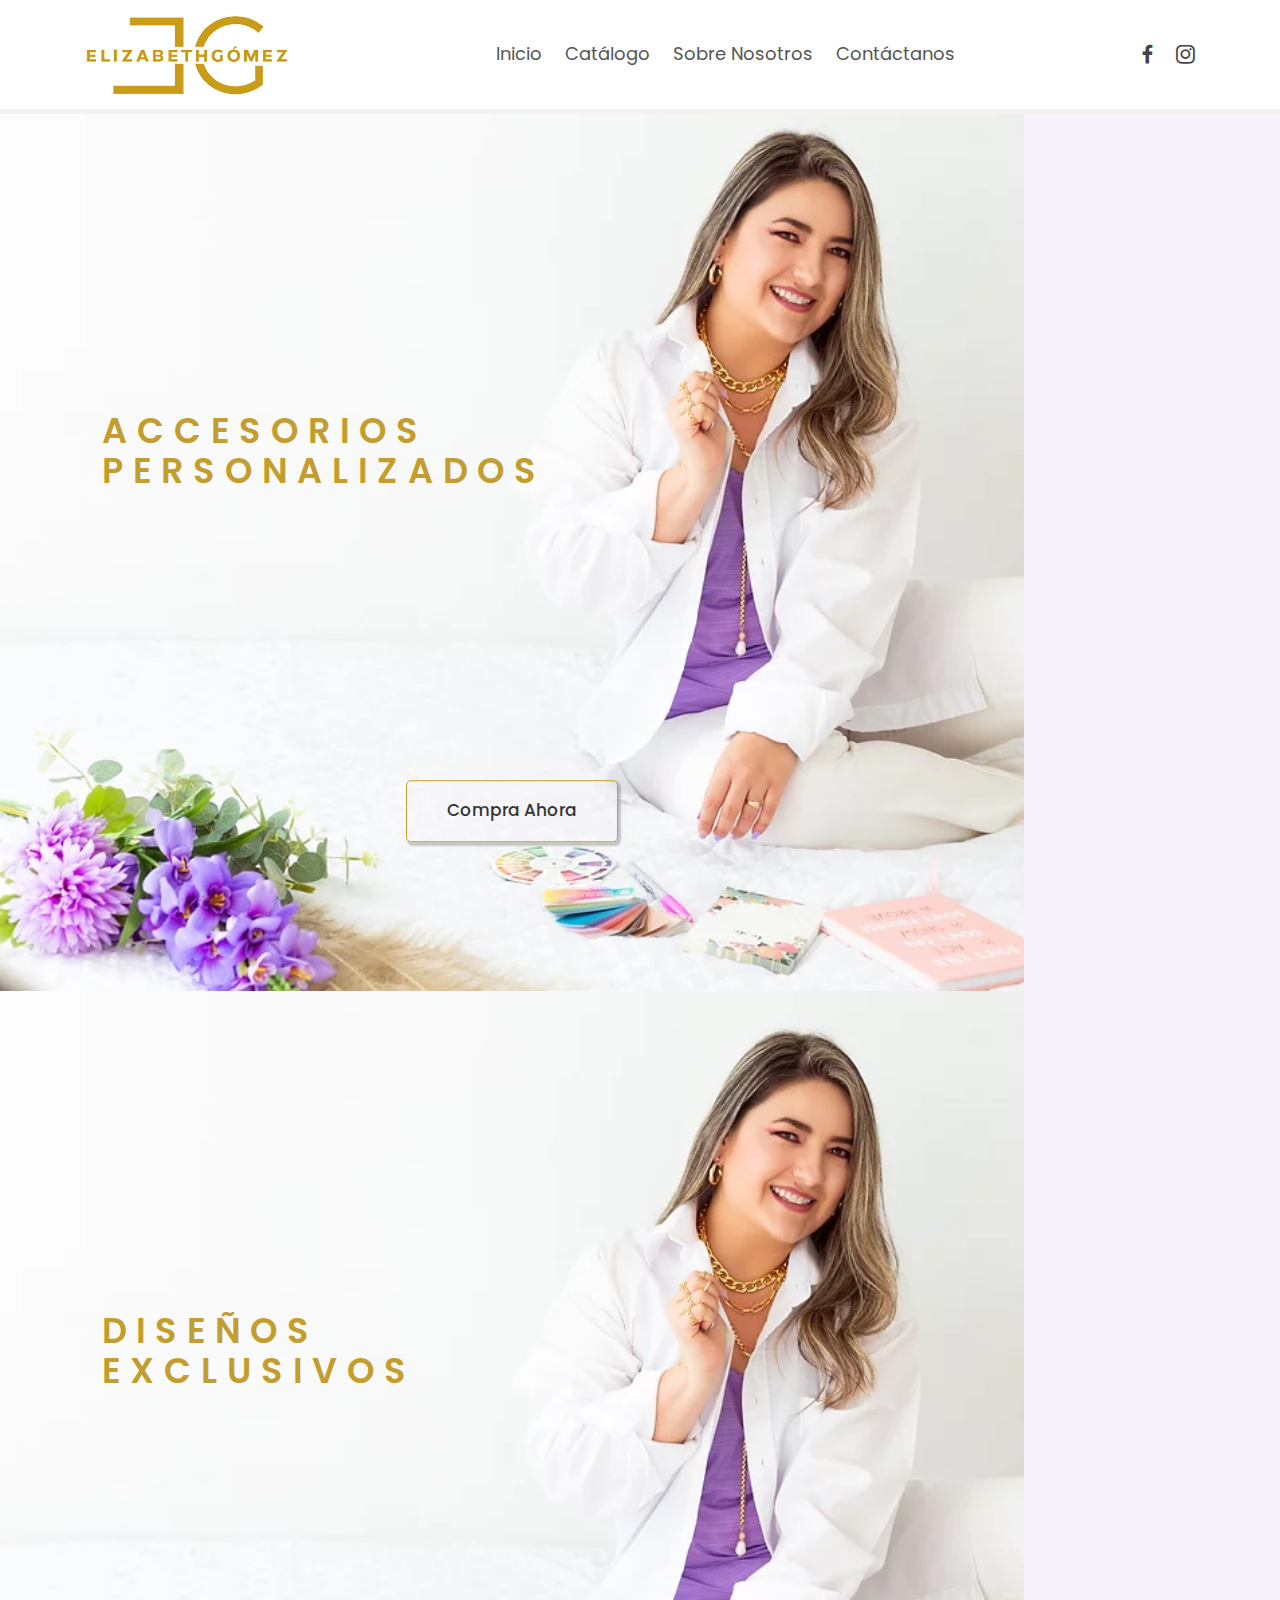
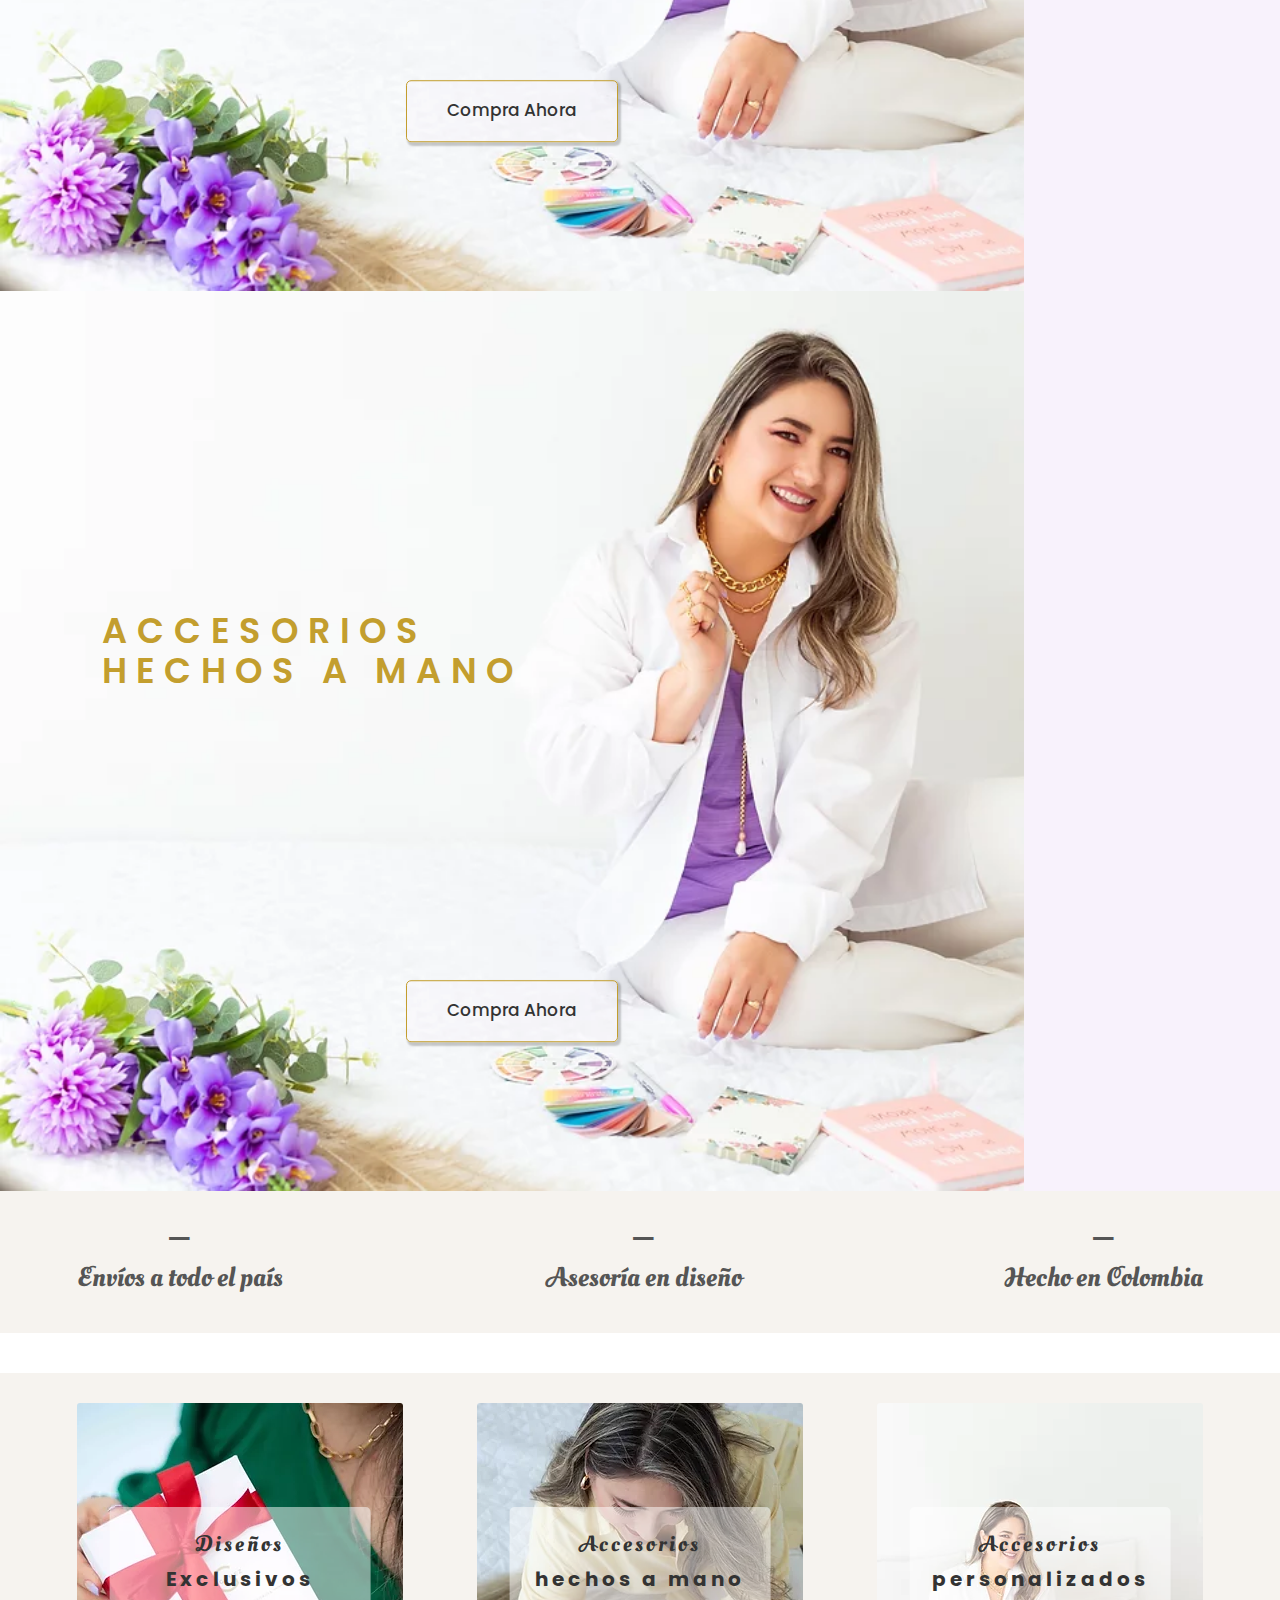
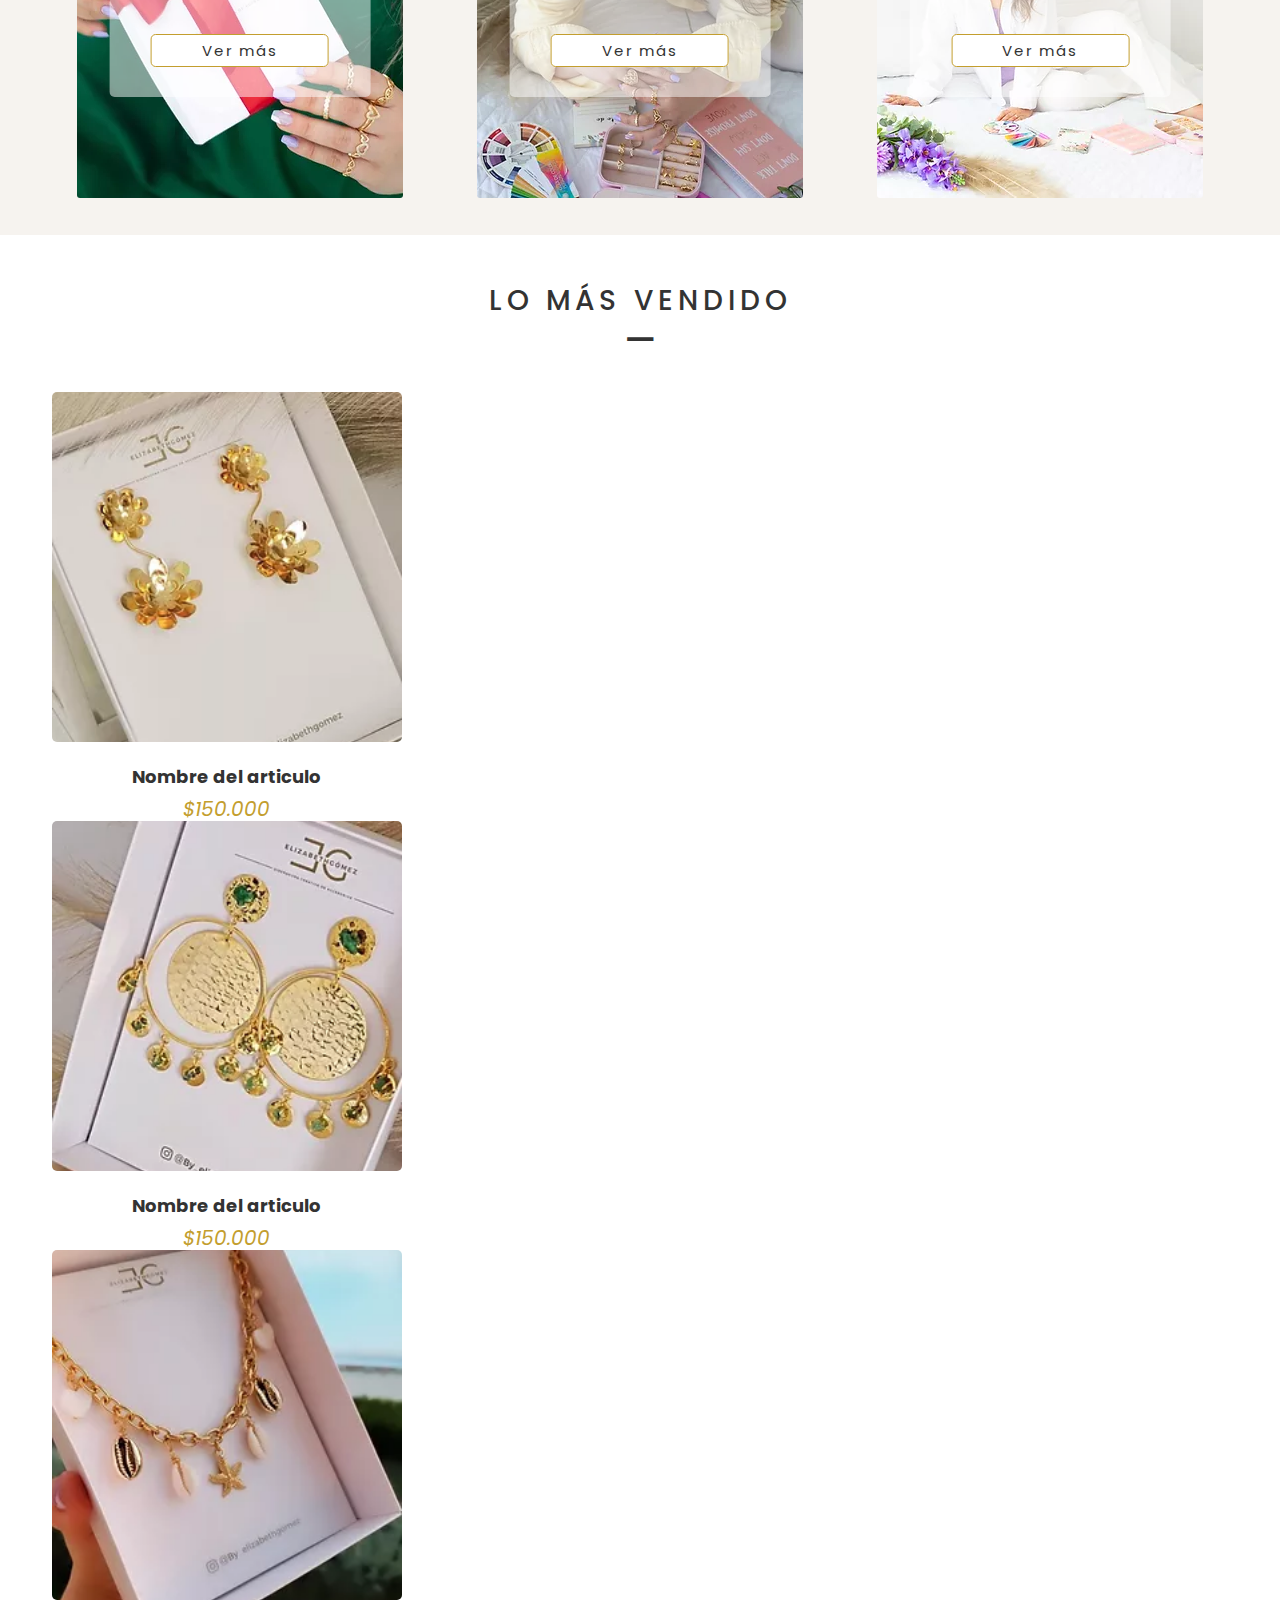
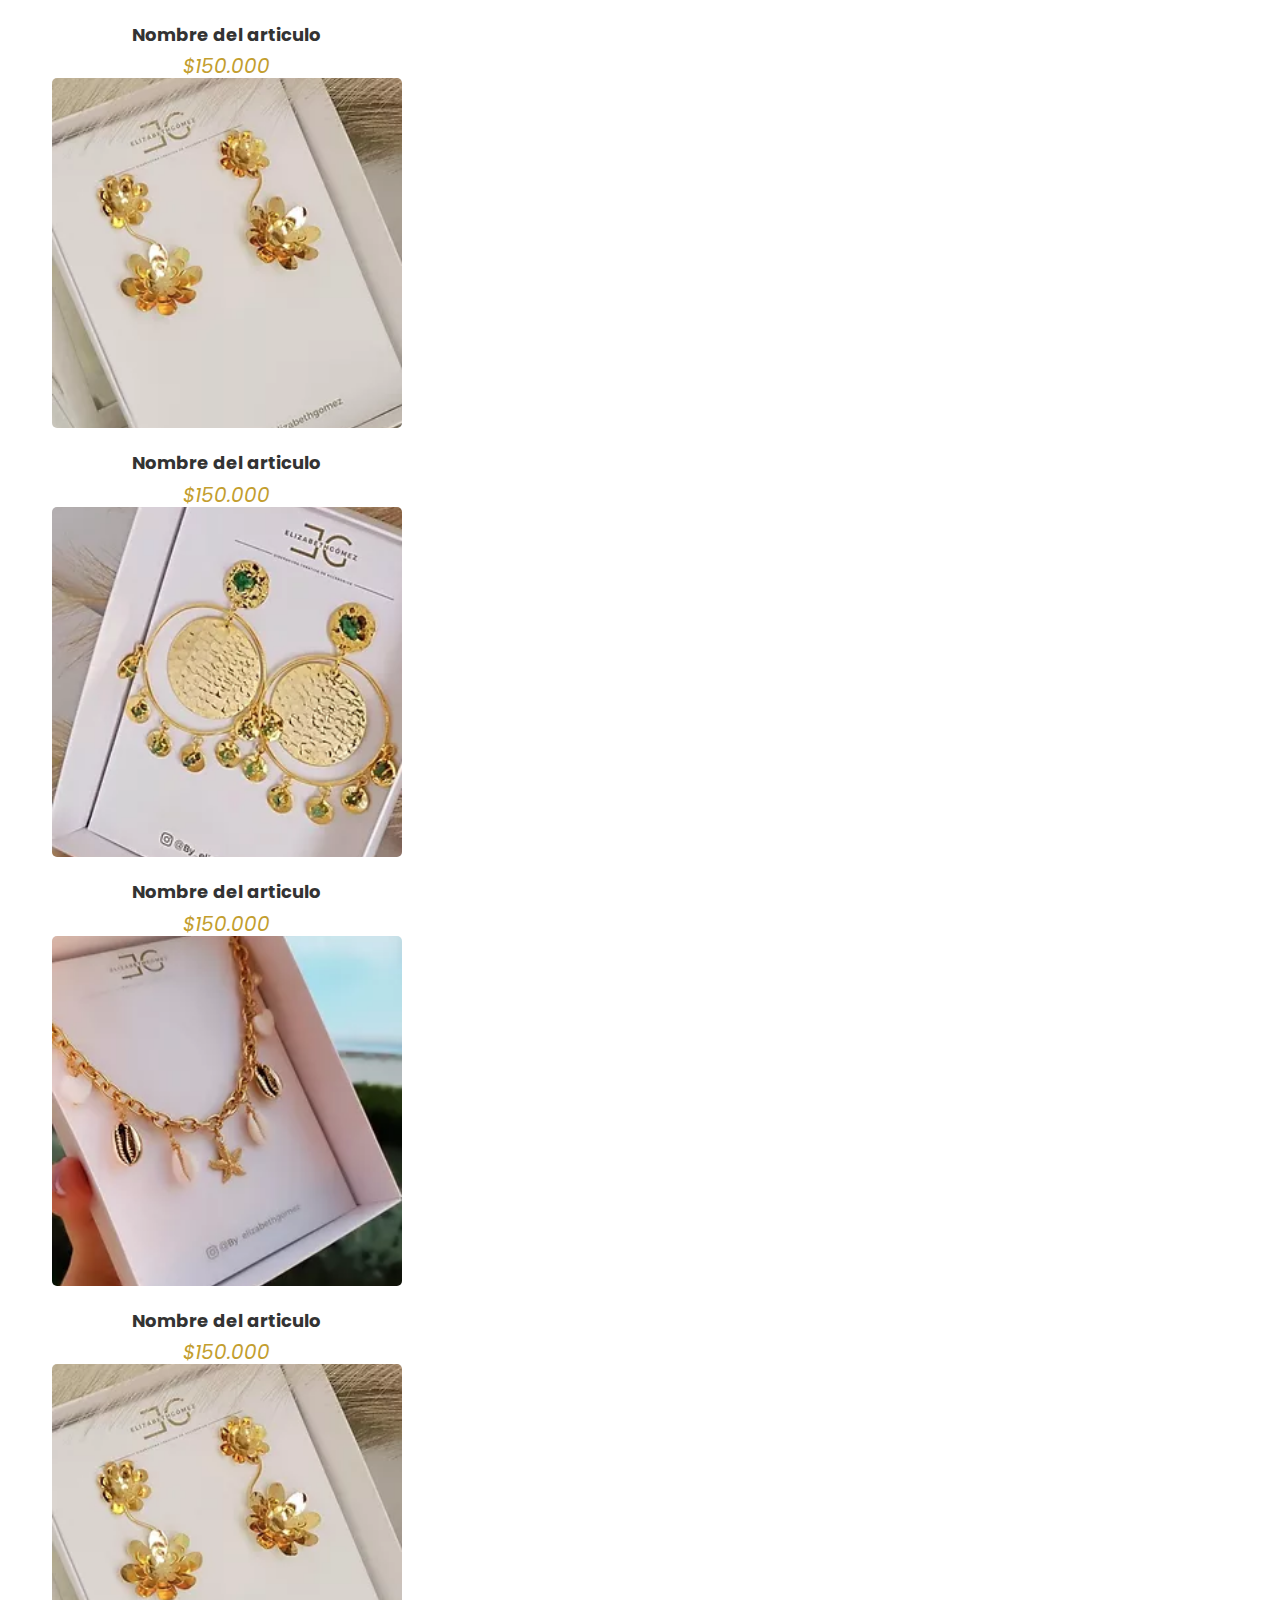
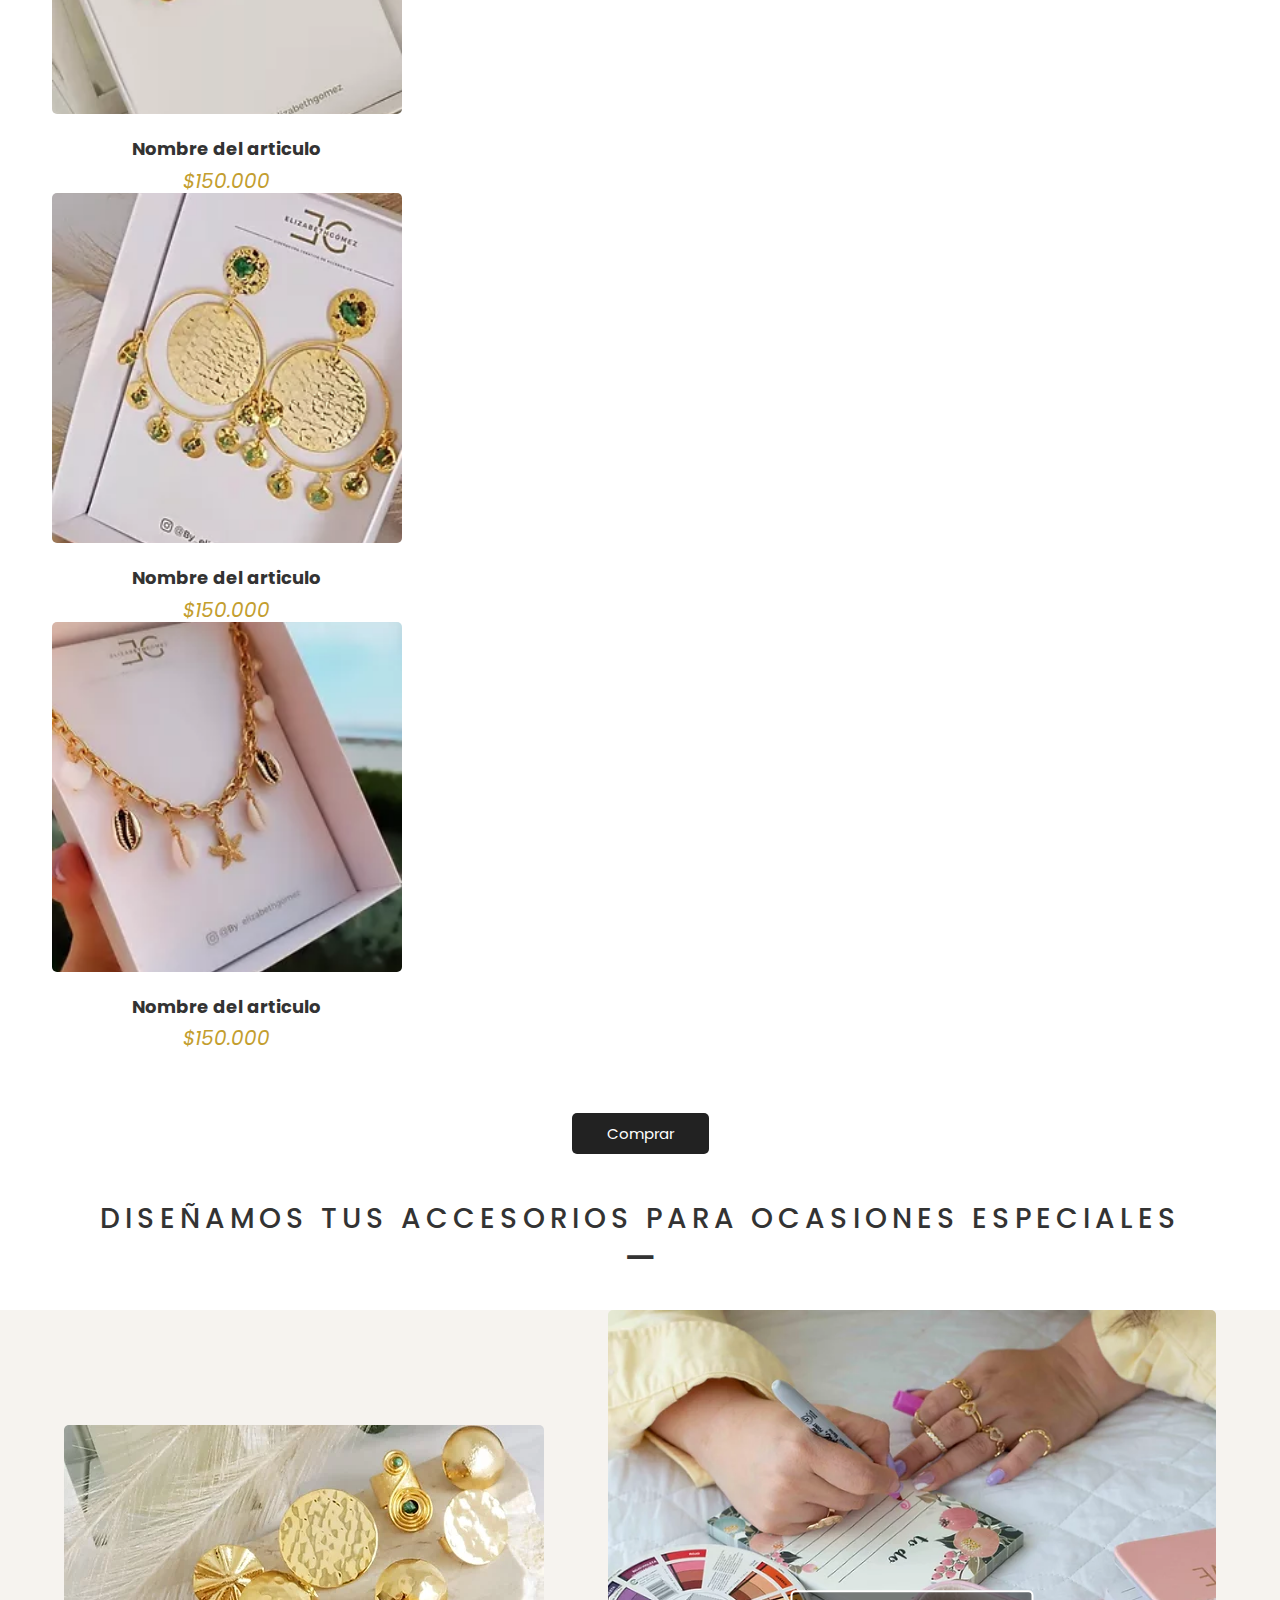
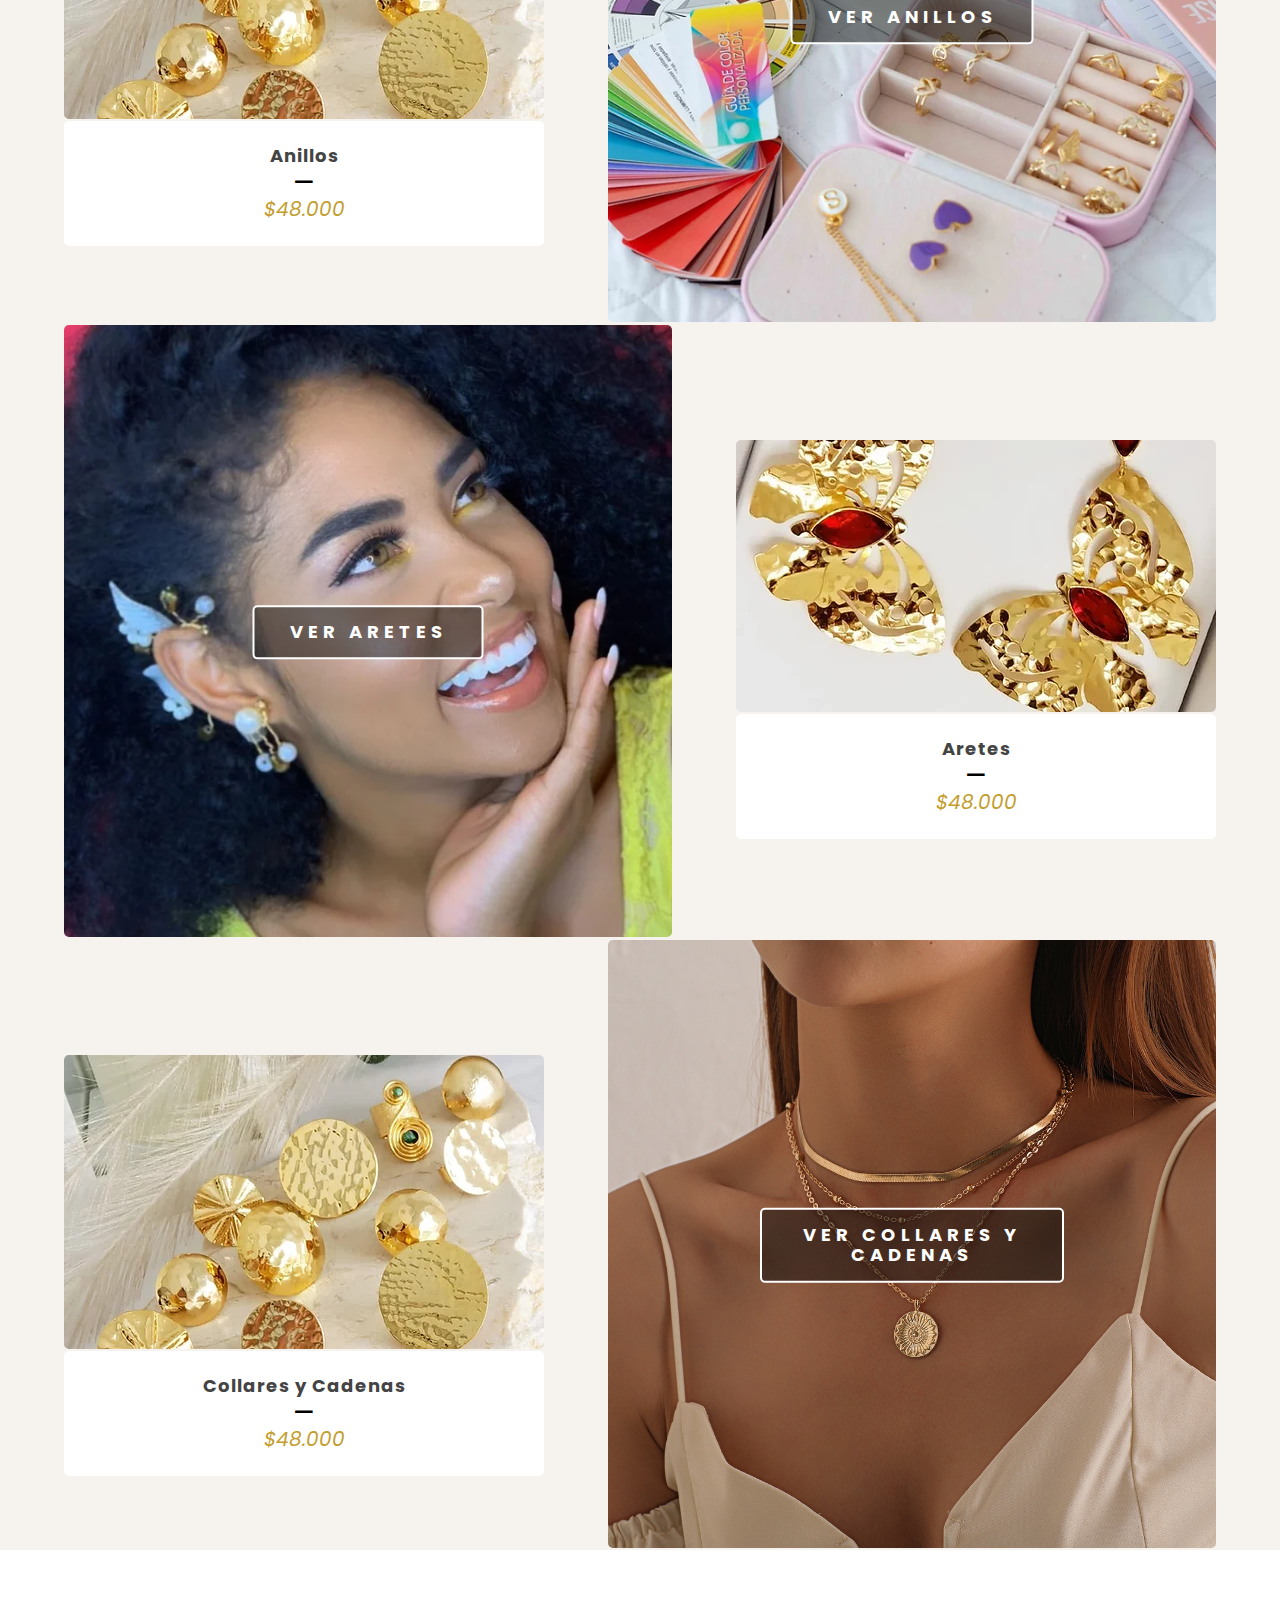
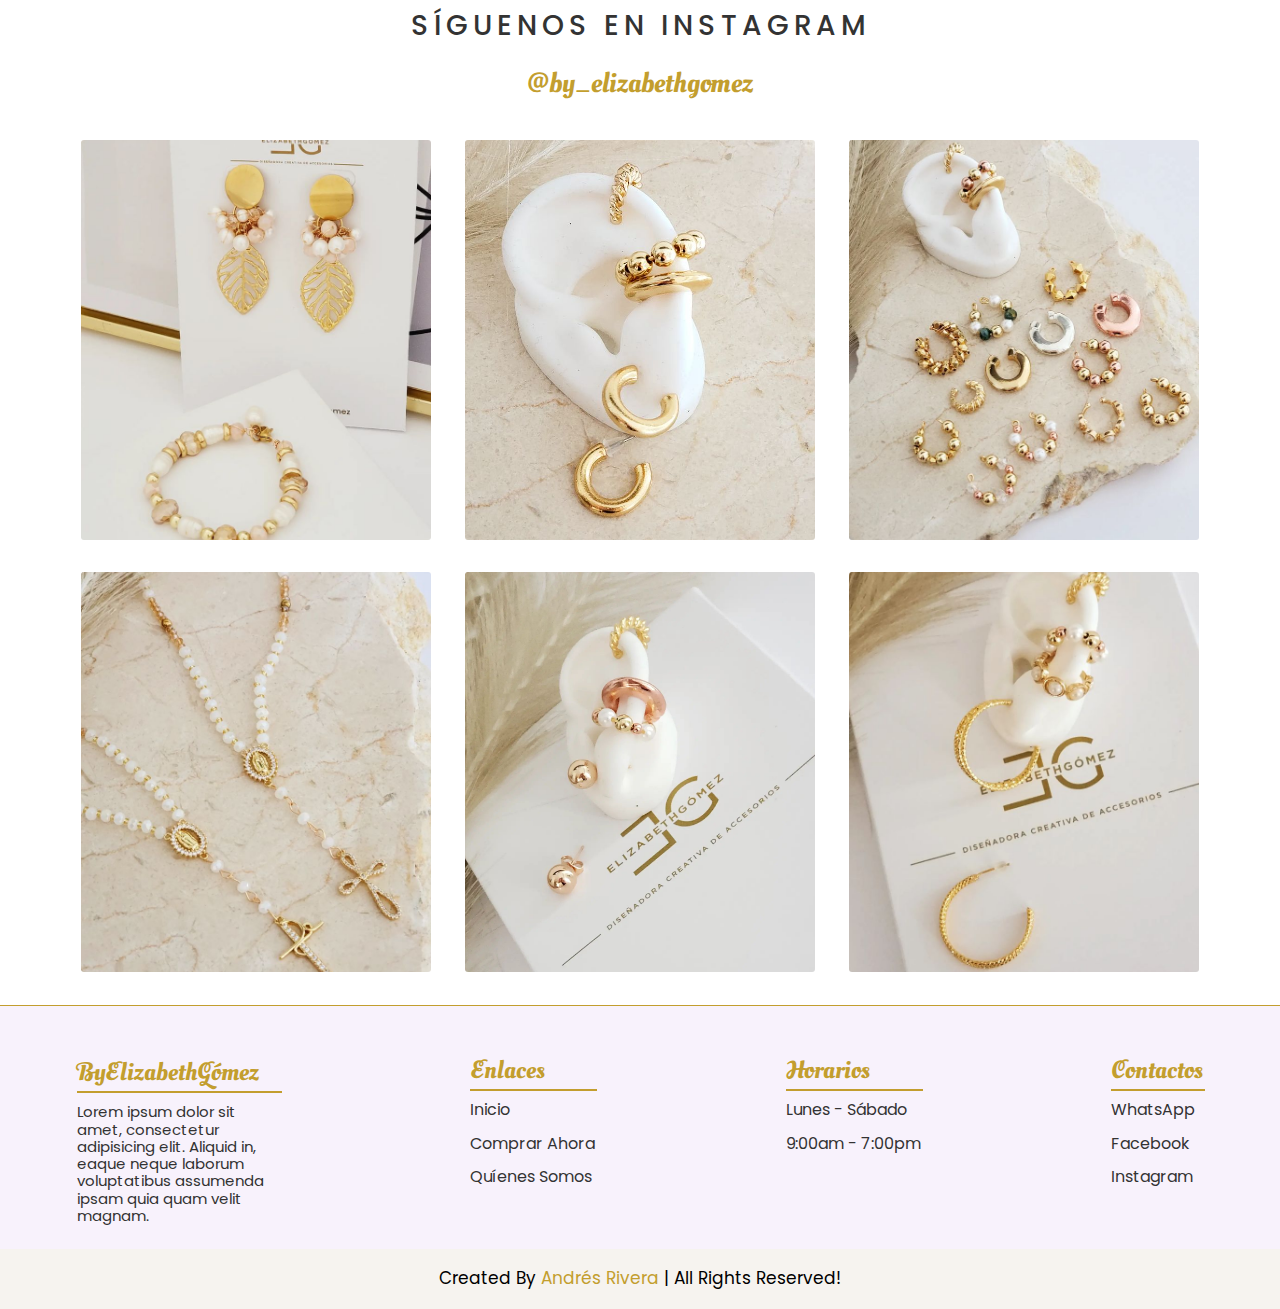
==== index.html @ a2209cd6 "subidita41111" ====
<!DOCTYPE html>
<html lang="es">
<head>
    <meta charset="UTF-8">
    <meta http-equiv="X-UA-Compatible" content="IE=edge">
    <meta name="viewport" content="width=device-width, initial-scale=1.0">
    <title>Accesorios | By Elizabeth Gómez</title>

    <!-- animaciones css  -->
    <link rel="stylesheet"
    href="https://cdnjs.cloudflare.com/ajax/libs/animate.css/4.1.1/animate.min.css"/>
    
    <!-- font awesome cdn link ICONOS DE HAMBURGUESA Y LA X  -->
    <link rel="stylesheet" href="https://cdnjs.cloudflare.com/ajax/libs/font-awesome/5.15.4/css/all.min.css">

    <link rel="stylesheet" href="https://unpkg.com/swiper@7/swiper-bundle.min.css" />
    <link href='https://unpkg.com/boxicons@2.0.7/css/boxicons.min.css' rel='stylesheet'>

    <!-- custom css file link  -->
    <link rel="stylesheet" href="css/style.css">
    <link rel="stylesheet" href="css/normalize.css">
</head>
<body>
     <!--inicio header-->
     <header class="header">
        <div class="header-center">
           <div class="header-center-items">
               <figure>
                    <img src="img/logo.png" alt="">
               </figure>   
               <div id="menu-btn" class="fas fa-bars"></div>
            <nav class="navbar">
                <a href="#">Inicio</a>
                <a href="#catalogo">Catálogo</a>
                <a href="#nosotros">Sobre Nosotros</a>
                <a href="#contactos">Contáctanos</a>
            </nav>

            <div class="logos-redes-sociales">
                <a href="https://www.facebook.com/ByElizabethGomez" class="bx bxl-facebook" target="_blank"></a>
                <a href="https://www.instagram.com/by_elizabethgomez/?utm_medium=copy_link" class="bx bxl-instagram" target="_blank"></a>
            </div>
            
        </div>
           </div>
        </div>
    </header>
    <!--final header-->

    <!--inicio slider-->
    <section class="home" id="home">

        <div class="swiper home-slider"> <!--este swiper es de la página y la enlazamos con el script del final-->

            <div class="swiper-wrapper">

                <div class="swiper-slide slide" style="background: url(img/img-slider.png) no-repeat;">
                    <div class="content">
                        <h3>DISEÑOS<br>EXCLUSIVOS</h3>
                    </div>
                    <a href="#" class="btn">Compra Ahora</a>
                </div>

                <div class="swiper-slide slide" style="background: url(img/img-slider.png) no-repeat;">
                    <div class="content">
                        <h3>ACCESORIOS HECHOS A MANO</h3>
                    </div>
                    <a href="#" class="btn">Compra Ahora</a>
                </div>

                <div class="swiper-slide slide" style="background: url(img/img-slider.png) no-repeat;">
                    <div class="content">
                        <h3>ACCESORIOS PERSONALIZADOS</h3>
                    </div>
                    <a href="#" class="btn">Compra Ahora</a>
                </div>

            </div>

            <div class="swiper-pagination"></div>
        </div>

    </section>
    <!--final slider-->
    
    <!-- inicio seccion datos -->
    <section class="seccion-datos">
        <div class="color-container">
            <div class="container-datos">
                <div class="item-datos">
                    <i class='bx bx-minus'></i>
                    <p>Envíos a todo el país</p>
                </div>
                <div class="item-datos">
                    <i class='bx bx-minus'></i>
                    <p>Asesoría en diseño</p>
                </div>
                <div class="item-datos">
                    <i class='bx bx-minus'></i>
                    <p>Hecho en Colombia</p>
                </div>
            </div>
        </div>
    </section>

    <section class="seccion-datos-dos">
        <div class="color-container-dos">
            <div class="container-datos-dos">
                <div class="item-datos-dos">
                    <figure>
                        <img src="img/1.png" alt="">
                    </figure>
                    <h2> <span>Diseños</span> <br> Exclusivos <br> <br> <a href="#">Ver más</a></h2>
                </div>

                <div class="item-datos-dos">
                    <figure>
                        <img src="img/2.png" alt="">
                    </figure>
                    <h2><span>Accesorios</span> <br> hechos a mano <br> <br> <a href="#">Ver más</a></h2>
                </div>

                <div class="item-datos-dos">
                    <figure>
                        <img src="img/3.png" alt="">
                    </figure>
                    <h2><span>Accesorios</span> personalizados <br> <br> <a href="#">Ver más</a></h2>
                </div>
            </div>
        </div>
    </section>
    <!-- final seccion datos -->


    <!-- inicio lo más vendido -->
    <div class="swiper swiper2 mySwiper">
        <div class="lo-mas-vendido">
            <h2>LO MÁS VENDIDO</h2>
            <i class='bx bx-minus'></i>
        </div>
      <div class="swiper-wrapper">
        <div class="swiper-slide">
            <div class="img__item">
                <div class="gg">
                    <figure>
                        <img src="img/11.png" alt="">
                    </figure>
                    <div class="container__item__hover">
                        <a href="#"><h2>Ver Más</h2></a>
                    </div> 
                </div>
                <div class="contenido-img-item">
                    <h3>Nombre del articulo</h3>
                    <span>$150.000</span>
                </div>
            </div>
        </div>


        <div class="swiper-slide">
            <div class="img__item">
                <div class="gg">
                    <figure>
                        <img src="img/22.png" alt="">
                    </figure>
                    <div class="container__item__hover">
                        <a href="#"><h2>Ver Más</h2></a>
                    </div> 
                </div>
                <div class="contenido-img-item">
                    <h3>Nombre del articulo</h3>
                    <span>$150.000</span>
                </div>
            </div>
        </div>


        <div class="swiper-slide">
            <div class="img__item">
                <div class="gg">
                    <figure>
                        <img src="img/33.png" alt="">
                    </figure>
                    <div class="container__item__hover">
                        <a href="#"><h2>Ver Más</h2></a>
                    </div> 
                </div>
                <div class="contenido-img-item">
                    <h3>Nombre del articulo</h3>
                    <span>$150.000</span>
                </div>
            </div>
        </div>


        <div class="swiper-slide">
            <div class="img__item">
                <div class="gg">
                    <figure>
                        <img src="img/11.png" alt="">
                    </figure>
                    <div class="container__item__hover">
                        <a href="#"><h2>Ver Más</h2></a>
                    </div> 
                </div>
                <div class="contenido-img-item">
                    <h3>Nombre del articulo</h3>
                    <span>$150.000</span>
                </div>
            </div>
        </div>


        <div class="swiper-slide">
            <div class="img__item">
                <div class="gg">
                    <figure>
                        <img src="img/22.png" alt="">
                    </figure>
                    <div class="container__item__hover">
                        <a href="#"><h2>Ver Más</h2></a>
                    </div> 
                </div>
                <div class="contenido-img-item">
                    <h3>Nombre del articulo</h3>
                    <span>$150.000</span>
                </div>
            </div>
        </div>


        <div class="swiper-slide">
            <div class="img__item">
                <div class="gg">
                    <figure>
                        <img src="img/33.png" alt="">
                    </figure>
                    <div class="container__item__hover">
                        <a href="#"><h2>Ver Más</h2></a>
                    </div> 
                </div>
                <div class="contenido-img-item">
                    <h3>Nombre del articulo</h3>
                    <span>$150.000</span>
                </div>
            </div>
        </div>


        <div class="swiper-slide">
            <div class="img__item">
                <div class="gg">
                    <figure>
                        <img src="img/11.png" alt="">
                    </figure>
                    <div class="container__item__hover">
                        <a href="#"><h2>Ver Más</h2></a>
                    </div> 
                </div>
                <div class="contenido-img-item">
                    <h3>Nombre del articulo</h3>
                    <span>$150.000</span>
                </div>
            </div>
        </div>


        <div class="swiper-slide">
            <div class="img__item">
                <div class="gg">
                    <figure>
                        <img src="img/22.png" alt="">
                    </figure>
                    <div class="container__item__hover">
                        <a href="#"><h2>Ver Más</h2></a>
                    </div> 
                </div>
                <div class="contenido-img-item">
                    <h3>Nombre del articulo</h3>
                    <span>$150.000</span>
                </div>
            </div>
        </div>


        <div class="swiper-slide">
            <div class="img__item">
                <div class="gg">
                    <figure>
                        <img src="img/33.png" alt="">
                    </figure>
                    <div class="container__item__hover">
                        <a href="#"><h2>Ver Más</h2></a>
                    </div> 
                </div>
                <div class="contenido-img-item">
                    <h3>Nombre del articulo</h3>
                    <span>$150.000</span>
                </div>
            </div>
        </div>

      </div>
      <div class="swiper-pagination"></div>
    </div>
    <div class="boton-comprar">
        <button><a href="#">Comprar</a></button>
    </div>
    <!-- final lo más vendido -->

    <!-- inicio diseñamos tus accesorios -->
    <section class="seccion-diseñamos">
        <div class="titulo-diseñamos">
            <h2>DISEÑAMOS TUS ACCESORIOS PARA OCASIONES ESPECIALES</h2>
            <i class='bx bx-minus'></i>
        </div>
        <div class="color-seccion-diseñamos">
            <div class="container-seccion-diseñamos">

                <div class="diseñamos dise1">
                    <div class="imagenes-diseñamos">
                        <figure>
                            <img src="img/anillos.png" alt="">
                        </figure>
                        <div class="textos-diseñamos">
                            <h3>Anillos</h3>
                            <i class='bx bx-minus'></i><br>
                            <span>$48.000</span>
                        </div>
                    </div>

                    <div class="imagenes-diseñamos2">
                        <figure>
                            <img src="img/anillos1.png" alt="">
                            <a href="anillos.html"><h3>VER ANILLOS</h3></a>
                        </figure>
                    </div>
                </div>

                <div class="diseñamos dise2">
                    <div class="imagenes-diseñamos2">
                        <figure>
                            <img src="img/aretes2.png" alt="">
                            <a href="aretes.html"><h3>VER ARETES</h3></a>
                        </figure>
                    </div>

                    <div class="imagenes-diseñamos">
                        <figure>
                            <img src="img/aretes.png" alt="">
                        </figure>
                        <div class="textos-diseñamos">
                            <h3>Aretes</h3>
                            <i class='bx bx-minus'></i><br>
                            <span>$48.000</span>
                        </div>
                    </div>
                </div>

                <div class="diseñamos dise3">
                    <div class="imagenes-diseñamos">
                        <figure>
                            <img src="img/anillos.png" alt="">
                        </figure>
                        <div class="textos-diseñamos">
                            <h3>Collares y Cadenas</h3>
                            <i class='bx bx-minus'></i><br>
                            <span>$48.000</span>
                        </div>
                    </div>

                    <div class="imagenes-diseñamos2">
                        <figure>
                            <img src="img/collares2.png" alt="">
                            <a href="collares-y-cadenas.html"><h3>VER COLLARES Y CADENAS</h3></a>
                        </figure>
                    </div>
                </div>
            </div>
        </div>
    </section>
    <!-- final diseñamos tus accesorios -->


    <!-- inicio síguenos en instagram -->
    <section class="seccion-siguenos">
        <div class="textos-siguenos">
            <h2>SÍGUENOS EN INSTAGRAM</h2>  
            <a href="https://www.instagram.com/by_elizabethgomez/" target="_blank">@by_elizabethgomez</a>
        </div>

        <div class="contenedor-siguenos">
            <div class="imagenes-siguenos">
                <figure>
                    <img src="img/i1.png" alt="" class="projects__img img-welcome">
                </figure>
            </div>

            <div class="imagenes-siguenos">
                <figure>
                    <img src="img/i2.png" alt="" class="projects__img img-welcome">
                </figure>
            </div>

            <div class="imagenes-siguenos">
                <figure>
                    <img src="img/i3.png" alt="" class="projects__img img-welcome">
                </figure>
            </div>

            <div class="imagenes-siguenos">
                <figure>
                    <img src="img/i4.png" alt="" class="projects__img img-welcome">
                </figure>
            </div>

            <div class="imagenes-siguenos">
                <figure>
                    <img src="img/i5.png" alt="" class="projects__img img-welcome">
                </figure>
            </div>

            <div class="imagenes-siguenos">
                <figure>
                    <img src="img/i6.png" alt="" class="projects__img img-welcome">
                </figure>
            </div>

            <!-- <div class="imagenes-siguenos">
                <figure>
                    <img src="img/i7.png" alt="">
                </figure>
            </div>

            <div class="imagenes-siguenos">
                <figure>
                    <img src="img/i8.png" alt="">
                </figure>
            </div>

            <div class="imagenes-siguenos">
                <figure>
                    <img src="img/i1.png" alt="">
                </figure>
            </div> -->
        </div>

        <section class="imagen-light">
            <!-- <img src="img/close.svg" alt="" class="close"> x para cerrar -->
            <img src="" alt="" class="agregar-imagen">
        </section>

    </section>
    <!-- final síguenos en instagram -->

    
    <!-- inicio footer -->
    <footer class="footer">
        <div class="container-footer">
            <div class="logo">
                <h3>ByElizabethGómez</h3>
                <hr>
                <p>Lorem ipsum dolor sit amet, consectetur adipisicing elit. Aliquid in, eaque neque laborum voluptatibus assumenda ipsam quia quam velit magnam.</p>
            </div>

            <div class="links">
                <h3>Enlaces</h3>
                <hr>
                <a href="">Inicio</a>
                <a href="">Comprar Ahora</a>
                <a href="">Quíenes Somos</a>
            </div>

            <div class="horarios">
                <h3>Horarios</h3>
                <hr>
                <span>Lunes - Sábado</span>
                <span>9:00am - 7:00pm</span>
            </div>

            <div class="contactanos">
                <h3>Contactos</h3>
                <hr>
                <a href="">WhatsApp</a>
                <a href="">Facebook</a>
                <a href="">Instagram</a>
            </div>
        </div>
    </footer>
    <!-- final footer -->
    <div class="copy">
        <span>Created By <span class="span">Andrés Rivera</span> | All Rights Reserved!</span>
    </div>

    <script src="https://cdn.jsdelivr.net/npm/swiper/swiper-bundle.min.js"></script>
    <script src="https://unpkg.com/swiper@7/swiper-bundle.min.js"></script>
    <script src="js/lightbox.js"></script>
    <script src="js/script.js"></script>
</body>
</html>
---- css/style.css ----
@charset "UTF-8";
@import url("https://fonts.googleapis.com/css2?family=Poppins:wght@300;400;500&display=swap");
@import url("https://fonts.googleapis.com/css2?family=Oleo+Script+Swash+Caps&display=swap");
* {
  margin: 0;
  padding: 0;
  box-sizing: border-box;
  text-decoration: none;
  outline: none;
  border: none;
  transition: all 0.2s linear;
}

html {
  font-size: 62.5%;
  scroll-behavior: smooth;
  scroll-padding-top: 5rem;
  overflow-x: hidden;
}
html::-webkit-scrollbar {
  width: 1.3rem;
}
html::-webkit-scrollbar-track {
  background: #F6F3EF;
}
html::-webkit-scrollbar-thumb {
  background: #d0d0d0;
}

body {
  font-family: "Poppins", sans-serif;
}

.header {
  position: fixed;
  top: 0;
  right: 0;
  left: 0;
  z-index: 4000;
  border-bottom: 5px solid #F6F3EF;
}
.header .header-center {
  background: #ffffff;
}
.header .header-center .header-center-items {
  display: flex;
  align-items: center;
  justify-content: space-between;
  padding: 0rem 6%;
}
.header .header-center .header-center-items .logos-redes-sociales .bx {
  font-size: 2.5rem;
  margin: 0 0.5rem 0 0.5rem;
  color: #444444;
}
.header .header-center .header-center-items .logos-redes-sociales .bx:hover {
  color: #C39E2E;
}
.header .header-center .navbar a {
  display: inline-block;
  color: #555555;
  font-size: 1.8rem;
  font-weight: 400;
  margin-left: 2rem;
}
.header .header-center .navbar a:hover {
  color: #C39E2E;
}

#menu-btn {
  font-size: 3rem;
  cursor: pointer;
  display: none;
}

.home {
  padding: 0 10%;
  margin-top: 9.1rem;
  background: #F8F2FC;
}
.home .slide {
  min-height: 100vh;
  background-size: cover !important;
  background-position: 0rem 10% !important;
  padding: 0;
  display: flex;
  align-items: center;
}
.home .slide .content {
  width: 50%;
  position: absolute;
  top: 40%;
  left: 35%;
  transform: translate(-50%, -50%);
}
.home .slide .content h3 {
  font-size: 3.5rem;
  color: #C39E2E;
  display: block;
  font-weight: 500;
  letter-spacing: 1rem;
  font-weight: 600;
}

.btn {
  padding: 2rem 4rem 2rem 4rem;
  background: rgba(248, 242, 252, 0.2);
  color: #333333;
  cursor: pointer;
  font-size: 1.7rem;
  position: absolute;
  top: 80%;
  left: 50%;
  transform: translate(-50%, -50%);
  border: 1px solid #C39E2E;
  font-weight: 500;
  box-shadow: 2px 2px 2px 1px rgba(0, 0, 0, 0.2);
  border-radius: 0.5rem;
}
.btn:hover {
  background: #ffffff;
  color: #C39E2E;
}

.swiper-pagination-bullet {
  height: 2rem;
  width: 2rem;
  background: rgb(108, 108, 108);
  border-radius: 50%;
  -webkit-border-radius: 50%;
  -moz-border-radius: 50%;
  -ms-border-radius: 50%;
  -o-border-radius: 50%;
}
.swiper-pagination-bullet.swiper-pagination-bullet-active {
  background: #E0C97A;
}

.seccion-datos {
  width: 100%;
}
.seccion-datos .color-container {
  padding: 2rem 6% 0 6%;
  background: #F6F3EF;
}
.seccion-datos .color-container .container-datos {
  display: flex;
  justify-content: space-between;
  text-align: center;
}
.seccion-datos .color-container .container-datos .item-datos {
  padding: 1rem 0 4rem 0;
}
.seccion-datos .color-container .container-datos .item-datos i {
  color: #555555;
  font-size: 3.5rem;
}
.seccion-datos .color-container .container-datos p {
  font-size: 2.7rem;
  margin-top: 0.5rem;
  color: #555555;
  font-family: "Oleo Script Swash Caps", cursive;
}

.seccion-datos-dos {
  padding-top: 4rem;
  width: 100%;
}
.seccion-datos-dos .color-container-dos {
  width: 100%;
  background: #F6F3EF;
  padding-top: 3rem;
}
.seccion-datos-dos .color-container-dos .container-datos-dos {
  padding: 0 6%;
  display: flex;
  justify-content: space-between;
  flex-wrap: wrap;
}
.seccion-datos-dos .color-container-dos .container-datos-dos .item-datos-dos {
  position: relative;
  margin-bottom: 3.5rem;
}
.seccion-datos-dos .color-container-dos .container-datos-dos .item-datos-dos img {
  height: 395px;
  width: 326px;
  -o-object-fit: cover;
     object-fit: cover;
  border-radius: 0.3rem;
}
.seccion-datos-dos .color-container-dos .container-datos-dos .item-datos-dos h2 {
  position: absolute;
  bottom: 26%;
  left: 50%;
  transform: translate(-50%, 0%);
  text-align: center;
  background: rgba(255, 255, 255, 0.5);
  font-size: 2rem;
  height: 19rem;
  width: 80%;
  padding: 2rem 0;
  line-height: 3.5rem;
  letter-spacing: 0.4rem;
  font-size: 2rem;
  color: #333333;
  border-radius: 0.5rem;
}
.seccion-datos-dos .color-container-dos .container-datos-dos .item-datos-dos h2 span {
  font-family: "Oleo Script Swash Caps", cursive;
  font-weight: 300;
  color: #333333;
  letter-spacing: 0.3rem;
  font-size: 2.2rem;
}
.seccion-datos-dos .color-container-dos .container-datos-dos .item-datos-dos h2 a {
  font-size: 1.5rem;
  letter-spacing: 0.2rem;
  background: #fff;
  padding: 0.5rem 5rem;
  color: #333333;
  border: 1px solid #C39E2E;
  font-weight: 400;
  border-radius: 0.5rem;
}
.seccion-datos-dos .color-container-dos .container-datos-dos .item-datos-dos h2 a:hover {
  color: #C39E2E;
  font-size: 1.6rem;
}

.swiper2 {
  padding: 5rem 4rem;
}
.swiper2 .swiper-wrapper .img__item .gg {
  position: relative;
  overflow: hidden;
}
.swiper2 .lo-mas-vendido {
  text-align: center;
  margin: 0 0 3rem 0;
}
.swiper2 .lo-mas-vendido h2 {
  font-size: 2.8rem;
  color: #333333;
  font-weight: 500;
  letter-spacing: 0.5rem;
}
.swiper2 .lo-mas-vendido i {
  font-size: 4.5rem;
  color: #333333;
}

.swiper-slide {
  /* Center slide text vertically */
  display: flex;
  justify-content: center;
  align-items: center;
}
.swiper-slide .img__item .contenido-img-item {
  margin-top: 2.5rem;
  text-align: center;
}
.swiper-slide .img__item .contenido-img-item h3 {
  font-size: 1.8rem;
  margin-bottom: 1rem;
  color: #333333;
}
.swiper-slide .img__item .contenido-img-item span {
  color: #C39E2E;
  font-size: 2rem;
  font-style: italic;
}
.swiper-slide .container__item__hover {
  padding: 0 6%;
  position: absolute;
  background: rgba(21, 21, 21, 0.5490196078);
  bottom: 0;
  left: 0;
  width: 100%;
  height: 8.5rem;
  color: #fff;
  text-align: center;
  display: flex;
  flex-direction: column;
  justify-content: center;
  transform: translateY(100%);
  cursor: pointer;
  transition: transform 0.3s ease-in-out;
}
.swiper-slide .container__item__hover a {
  text-decoration: underline;
  color: rgb(255, 255, 255);
  font-size: 1.3rem;
}

html .img__item:hover .container__item__hover {
  transform: translateX(0%);
}

.swiper-slide img {
  display: block;
  width: 35rem;
  height: 35rem;
  -o-object-fit: cover;
     object-fit: cover;
  cursor: pointer;
  border-radius: 0.5rem;
}

.boton-comprar {
  text-align: center;
  margin-top: 2.5rem;
}
.boton-comprar button:hover {
  transform: scale(1.05);
}
.boton-comprar button a {
  background: #222222;
  color: #ffffff;
  padding: 1rem 3.5rem;
  font-size: 1.5rem;
  border-radius: 0.5rem;
}

.seccion-diseñamos {
  padding-top: 6rem;
  width: 100%;
}
.seccion-diseñamos .titulo-diseñamos {
  text-align: center;
  margin: 0 0 3rem 0;
}
.seccion-diseñamos .titulo-diseñamos h2 {
  font-size: 2.8rem;
  color: #333333;
  font-weight: 500;
  letter-spacing: 0.5rem;
}
.seccion-diseñamos .titulo-diseñamos i {
  font-size: 4.5rem;
  color: #333333;
}
.seccion-diseñamos .color-seccion-diseñamos {
  width: 100%;
  background: #F6F3EF;
}
.seccion-diseñamos .color-seccion-diseñamos .container-seccion-diseñamos {
  padding: 0 5%;
}
.seccion-diseñamos .color-seccion-diseñamos .container-seccion-diseñamos .diseñamos {
  display: flex;
  justify-content: space-between;
}
.seccion-diseñamos .color-seccion-diseñamos .container-seccion-diseñamos .diseñamos .imagenes-diseñamos {
  margin-top: 11.5rem;
}
.seccion-diseñamos .color-seccion-diseñamos .container-seccion-diseñamos .diseñamos .imagenes-diseñamos img {
  border-radius: 0.5rem;
}
.seccion-diseñamos .color-seccion-diseñamos .container-seccion-diseñamos .diseñamos .imagenes-diseñamos2 figure {
  position: relative;
}
.seccion-diseñamos .color-seccion-diseñamos .container-seccion-diseñamos .diseñamos .imagenes-diseñamos2 img {
  width: 60.8rem;
  border-radius: 0.5rem;
}
.seccion-diseñamos .color-seccion-diseñamos .container-seccion-diseñamos .diseñamos .imagenes-diseñamos2 a h3 {
  font-size: 1.8rem;
  position: absolute;
  bottom: 50%;
  left: 50%;
  text-align: center;
  display: flex;
  flex-direction: column;
  justify-content: center;
  background: rgba(11, 11, 11, 0.5);
  padding: 1.5rem 3.5rem;
  transform: translate(-50%, 50%);
  color: #ffffff;
  border: 0.2rem solid #ffffff;
  letter-spacing: 0.5rem;
  border-radius: 0.5rem;
}
.seccion-diseñamos .color-seccion-diseñamos .container-seccion-diseñamos .diseñamos .imagenes-diseñamos2 a h3:hover {
  font-size: 2rem;
}
.seccion-diseñamos .color-seccion-diseñamos .container-seccion-diseñamos .diseñamos .imagenes-diseñamos .textos-diseñamos {
  width: 480px;
  background: #ffffff;
  text-align: center;
  padding: 2.5rem 0;
  border-radius: 0.5rem;
}
.seccion-diseñamos .color-seccion-diseñamos .container-seccion-diseñamos .diseñamos .imagenes-diseñamos .textos-diseñamos h3 {
  color: #444444;
  font-size: 1.8rem;
  letter-spacing: 1px;
}
.seccion-diseñamos .color-seccion-diseñamos .container-seccion-diseñamos .diseñamos .imagenes-diseñamos .textos-diseñamos i {
  font-size: 3rem;
}
.seccion-diseñamos .color-seccion-diseñamos .container-seccion-diseñamos .diseñamos .imagenes-diseñamos .textos-diseñamos span {
  color: #C39E2E;
  font-size: 2rem;
  font-style: italic;
}

.seccion-siguenos {
  padding: 6rem 5% 0 5%;
}
.seccion-siguenos .textos-siguenos {
  text-align: center;
}
.seccion-siguenos .textos-siguenos h2 {
  font-size: 2.8rem;
  color: #333333;
  font-weight: 500;
  letter-spacing: 0.5rem;
  margin-bottom: 2.5rem;
}
.seccion-siguenos .textos-siguenos a {
  color: #C39E2E;
  font-size: 2.8rem;
  font-family: "Oleo Script Swash Caps", cursive;
}
.seccion-siguenos .contenedor-siguenos {
  margin-top: 4rem;
  display: flex;
  justify-content: space-between;
  flex-wrap: wrap;
}
.seccion-siguenos .contenedor-siguenos .imagenes-siguenos {
  margin: 0 auto;
  align-items: center;
  position: relative;
  overflow: hidden;
}
.seccion-siguenos .contenedor-siguenos .imagenes-siguenos:hover {
  transform: scale(1.02);
}
.seccion-siguenos .contenedor-siguenos .imagenes-siguenos .projects__img {
  -o-object-fit: cover;
     object-fit: cover;
  border-radius: 3px;
  cursor: pointer;
  overflow: hidden;
}
.seccion-siguenos .contenedor-siguenos .imagenes-siguenos img {
  height: 40rem;
  width: 35rem;
  -o-object-fit: cover;
     object-fit: cover;
  margin-bottom: 3rem;
}

.imagen-light {
  position: fixed;
  background: rgba(0, 0, 0, 0.5);
  width: 100%;
  height: 100%; /* centrar imagen*/
  top: 0;
  left: 0;
  display: flex;
  justify-content: center;
  align-items: center;
  transform: translate(100%);
  transition: transform 0.2s ease-in-out;
  z-index: 10000;
  display: none;
}

.show {
  transform: translate(0);
}

.agregar-imagen {
  -o-object-fit: cover;
     object-fit: cover;
  border-radius: 1rem; /*imagen*/
  transform: scale(0);
  transition: transform 0.3s 0.2s;
  height: 55rem;
  width: 45rem;
  display: none;
  margin-bottom: 10%;
}

.showImage {
  transform: scale(0.8); /* lo que va a ampliar tamaño*/
}

.footer {
  padding: 2rem 6% 0 6%;
  width: 100%;
  background: #F8F2FC;
  border-top: 1px solid #C39E2E;
}
.footer .container-footer {
  display: flex;
  justify-content: space-between;
  flex-wrap: wrap;
  margin: 3rem 0 0 0;
}
.footer .container-footer hr {
  border: 1px solid #C39E2E;
  width: 100%;
  margin: 0.5rem 0 1rem;
}
.footer .container-footer .logo {
  width: 18%;
  margin-top: 0.2rem;
  margin-bottom: 2.5rem;
}
.footer .container-footer .logo h3 {
  font-size: 2.5rem;
  font-family: "Oleo Script Swash Caps", cursive;
  color: #C39E2E;
  font-weight: 300;
}
.footer .container-footer .logo p {
  font-size: 1.5rem;
  color: #333333;
}
.footer .container-footer .links {
  display: flex;
  flex-direction: column;
  font-size: 1.6rem;
  margin-bottom: 2.5rem;
}
.footer .container-footer .links h3 {
  font-size: 2.5rem;
  font-family: "Oleo Script Swash Caps", cursive;
  color: #C39E2E;
  font-weight: 300;
}
.footer .container-footer .links a {
  color: #333333;
  margin-bottom: 1.5rem;
}
.footer .container-footer .horarios {
  display: flex;
  flex-direction: column;
  font-size: 1.6rem;
  margin-bottom: 2.5rem;
}
.footer .container-footer .horarios h3 {
  font-size: 2.5rem;
  font-family: "Oleo Script Swash Caps", cursive;
  color: #C39E2E;
  font-weight: 300;
}
.footer .container-footer .horarios span {
  color: #333333;
  margin-bottom: 1.5rem;
}
.footer .container-footer .contactanos {
  display: flex;
  flex-direction: column;
  font-size: 1.6rem;
  margin-bottom: 2.5rem;
}
.footer .container-footer .contactanos h3 {
  font-size: 2.5rem;
  font-family: "Oleo Script Swash Caps", cursive;
  color: #C39E2E;
  font-weight: 300;
}
.footer .container-footer .contactanos a {
  color: #333333;
  margin-bottom: 1.5rem;
}

.footer2 {
  border-top: 1px solid #C39E2E;
}

body .copy {
  padding: 2rem 0;
  text-align: center;
  background: #F6F3EF;
  width: 100%;
}
body .copy span {
  font-size: 1.7rem;
}
body .copy span .span {
  color: #C39E2E;
}

.productos {
  margin-top: 8rem;
  width: 100%;
}
.productos .contenedor-productos {
  padding: 2rem 4% 2rem 4%;
  background: #F8F2FC;
}
.productos .contenedor-productos .titulo-productos {
  text-align: center;
}
.productos .contenedor-productos .titulo-productos h2 {
  font-size: 2.8rem;
  color: #333333;
  font-weight: 500;
  letter-spacing: 0.5rem;
  margin-top: 5rem;
}
.productos .contenedor-productos .titulo-productos i {
  font-size: 4.5rem;
  color: #333333;
}
.productos .contenedor-productos .items-imagenes {
  padding-top: 3rem;
  display: flex;
  justify-content: space-between;
  flex-wrap: wrap;
}
.productos .contenedor-productos .items-imagenes .contenedor {
  margin-bottom: 5rem;
  text-align: center;
}
.productos .contenedor-productos .items-imagenes .contenedor img {
  height: 32rem;
  width: 29rem;
  cursor: pointer;
  z-index: 3000;
  -o-object-fit: cover;
     object-fit: cover;
  border-radius: 0.5rem;
}
.productos .contenedor-productos .items-imagenes .contenedor img:hover {
  transform: scale(1.02);
}
.productos .contenedor-productos .items-imagenes .contenedor .textos {
  margin-top: 1rem;
}
.productos .contenedor-productos .items-imagenes .contenedor .textos span {
  font-size: 1.5rem;
  font-style: italic;
}
.productos .contenedor-productos .items-imagenes .contenedor .textos p {
  font-size: 2.2rem;
  margin-top: 0.5rem;
}
.productos .contenedor-productos .items-imagenes .contenedor .textos i {
  font-size: 2.5rem;
}
.productos .contenedor-productos .items-imagenes .contenedor .span {
  color: #C39E2E;
  font-size: 2.2rem;
  font-style: italic;
  letter-spacing: 0.1rem;
}
.productos .contenedor-productos .items-imagenes .contenedor button {
  width: 100%;
  margin-top: 1rem;
  background: #000;
  color: #ffffff;
  font-size: 1.8rem;
  padding: 0.8rem 0;
  border-radius: 1rem;
  cursor: pointer;
}
.productos .contenedor-productos .items-imagenes .contenedor button:hover {
  transform: scale(1.03);
}

@media (max-width: 1075px) {
  .seccion-diseñamos .color-seccion-diseñamos .container-seccion-diseñamos .diseñamos {
    align-items: center;
  }
  .seccion-diseñamos .color-seccion-diseñamos .container-seccion-diseñamos .dise1 {
    flex-direction: column-reverse;
  }
  .seccion-diseñamos .color-seccion-diseñamos .container-seccion-diseñamos .dise2 {
    flex-direction: column;
  }
  .seccion-diseñamos .color-seccion-diseñamos .container-seccion-diseñamos .dise3 {
    flex-direction: column-reverse;
  }
}
@media (max-width: 991px) {
  html {
    font-size: 55%;
    scroll-padding: 7rem;
  }
  .header .header-center .header-center-items figure img {
    height: 10rem;
    width: 20rem;
  }
  .swiper-slide img {
    width: 25rem;
    height: 25rem;
  }
}
@media (max-width: 900px) {
  .home .slide .content {
    width: 60%;
  }
}
@media (max-width: 768px) {
  #menu-btn {
    display: inline-block;
    color: #444444;
    /*rotar la X */
  }
  #menu-btn.fa-times {
    transform: rotate(180deg);
  }
  .home {
    margin-top: 9.5rem;
  }
  .header .header-center .header-center-items {
    flex-direction: row;
    padding: 0.5rem 6%;
  }
  .header .header-center .header-center-items .navbar {
    position: absolute;
    top: 100%;
    left: 0;
    right: 0;
    background: #fff;
    /* desaparece menu responsivo */
    -webkit-clip-path: polygon(0 0, 100% 0, 100% 0, 0 0);
            clip-path: polygon(0 0, 100% 0, 100% 0, 0 0);
    /* aparece menu responsivo */
  }
  .header .header-center .header-center-items .navbar.active {
    -webkit-clip-path: polygon(0 0, 100% 0, 100% 100%, 0 100%);
            clip-path: polygon(0 0, 100% 0, 100% 100%, 0 100%);
  }
  .header .header-center .header-center-items .navbar a {
    display: block;
    font-size: 2rem;
    color: #000;
    padding: 2.5rem 5.1%;
    border-bottom: 1px solid #E0C97A;
  }
  .header .header-center .header-center-items .navbar a:hover {
    color: #C39E2E;
  }
  .header .header-center .header-center-items .logos-redes-sociales .bx {
    font-size: 3rem;
  }
  .seccion-diseñamos .color-seccion-diseñamos .container-seccion-diseñamos .diseñamos .imagenes-diseñamos {
    margin: 1rem 0 5rem 0;
  }
}
@media (max-width: 740px) {
  .seccion-datos-dos .color-container-dos .container-datos-dos .item-datos-dos {
    margin: 0 auto;
    margin-bottom: 3.5rem;
  }
  .seccion-datos-dos .color-container-dos .container-datos-dos .item-datos-dos img {
    height: 450px;
    width: 381px;
  }
  .swiper-slide img {
    width: 23rem;
    height: 23rem;
  }
}
@media (max-width: 700px) {
  .home {
    padding: 0;
  }
  .swiper2 .container__item__hover {
    height: 6rem;
  }
  .swiper2 .container__item__hover a {
    font-size: 1.3rem;
  }
  .seccion-siguenos .contenedor-siguenos .imagenes-siguenos img {
    height: 35rem;
    width: 35rem;
  }
  .footer .container-footer {
    flex-direction: column;
  }
  .footer .container-footer hr {
    width: 60%;
    margin-bottom: 1.5rem;
  }
  .footer .container-footer .logo h3 {
    font-size: 3rem;
  }
  .footer .container-footer .logo p {
    font-size: 2rem;
  }
  .footer .container-footer .links h3 {
    font-size: 3rem;
  }
  .footer .container-footer .links a {
    font-size: 2rem;
  }
  .footer .container-footer .horarios h3 {
    font-size: 3rem;
  }
  .footer .container-footer .horarios span {
    font-size: 2rem;
  }
  .footer .container-footer .contactanos h3 {
    font-size: 3rem;
  }
  .footer .container-footer .contactanos a {
    font-size: 2rem;
  }
  .footer .container-footer .logo {
    width: 100%;
  }
  .footer .container-footer .logo p {
    width: 70%;
  }
}
@media (max-width: 620px) {
  .swiper-slide img {
    width: 18rem;
    height: 18rem;
  }
  .productos .contenedor-productos .items-imagenes {
    padding: 0;
  }
  .productos .contenedor-productos .items-imagenes .contenedor {
    margin: 3rem auto;
  }
  .productos .contenedor-productos .items-imagenes .contenedor img {
    height: 37rem;
    width: 34rem;
  }
}
@media (max-width: 550px) {
  .home .home-slider .swiper-wrapper .slide {
    min-height: 77vh;
    background-position: 50% 90% !important;
  }
  .seccion-datos .color-container .container-datos p {
    font-size: 2.2rem;
  }
  .swiper-slide img {
    width: 17rem;
    height: 17rem;
  }
  .swiper2 .container__item__hover {
    height: 4.5rem;
  }
  .swiper2 .container__item__hover a {
    font-size: 1rem;
  }
  .seccion-diseñamos .color-seccion-diseñamos .container-seccion-diseñamos .diseñamos .imagenes-diseñamos {
    margin: 1rem 0 5rem 0;
  }
  .seccion-diseñamos .color-seccion-diseñamos .container-seccion-diseñamos .diseñamos .imagenes-diseñamos img {
    width: 55rem;
  }
  .seccion-diseñamos .color-seccion-diseñamos .container-seccion-diseñamos .diseñamos .imagenes-diseñamos .textos-diseñamos {
    width: 55rem;
  }
  .seccion-diseñamos .color-seccion-diseñamos .container-seccion-diseñamos .diseñamos .imagenes-diseñamos2 img {
    width: 55rem;
  }
  .seccion-siguenos .imagen-light {
    display: flex;
  }
  .seccion-siguenos .imagen-light .agregar-imagen {
    display: flex;
  }
}
@media (max-width: 450px) {
  html {
    font-size: 50%;
  }
  html .header .header-center .header-center-items figure img {
    height: 8rem;
    width: 17rem;
  }
  html .header .header-center .header-center-items #menu-btn {
    margin-right: 1.5rem;
  }
  html .home .slide .content h3 {
    font-size: 3.2rem;
  }
  .seccion-datos-dos .color-container-dos .container-datos-dos .item-datos-dos img {
    height: 370px;
    width: 301px;
  }
  .swiper2 .lo-mas-vendido h2 {
    font-size: 2.3rem;
  }
  .swiper-slide img {
    width: 20rem;
    height: 20rem;
  }
  .swiper2 .container__item__hover {
    height: 4rem;
  }
  .swiper2 .container__item__hover a {
    font-size: 1rem;
  }
  .seccion-diseñamos .titulo-diseñamos h2 {
    font-size: 2.3rem;
  }
  .seccion-diseñamos .color-seccion-diseñamos .container-seccion-diseñamos .diseñamos .imagenes-diseñamos img {
    width: 40rem;
  }
  .seccion-diseñamos .color-seccion-diseñamos .container-seccion-diseñamos .diseñamos .imagenes-diseñamos .textos-diseñamos {
    width: 40rem;
  }
  .seccion-diseñamos .color-seccion-diseñamos .container-seccion-diseñamos .diseñamos .imagenes-diseñamos2 img {
    width: 40rem;
  }
  body .copy span {
    font-size: 1.4rem;
  }
}
@media (max-width: 370px) {
  .swiper-slide img {
    width: 19rem;
    height: 19rem;
  }
  .seccion-siguenos .contenedor-siguenos .imagenes-siguenos img {
    height: 22rem;
    width: 19rem;
  }
}/*# sourceMappingURL=style.css.map */
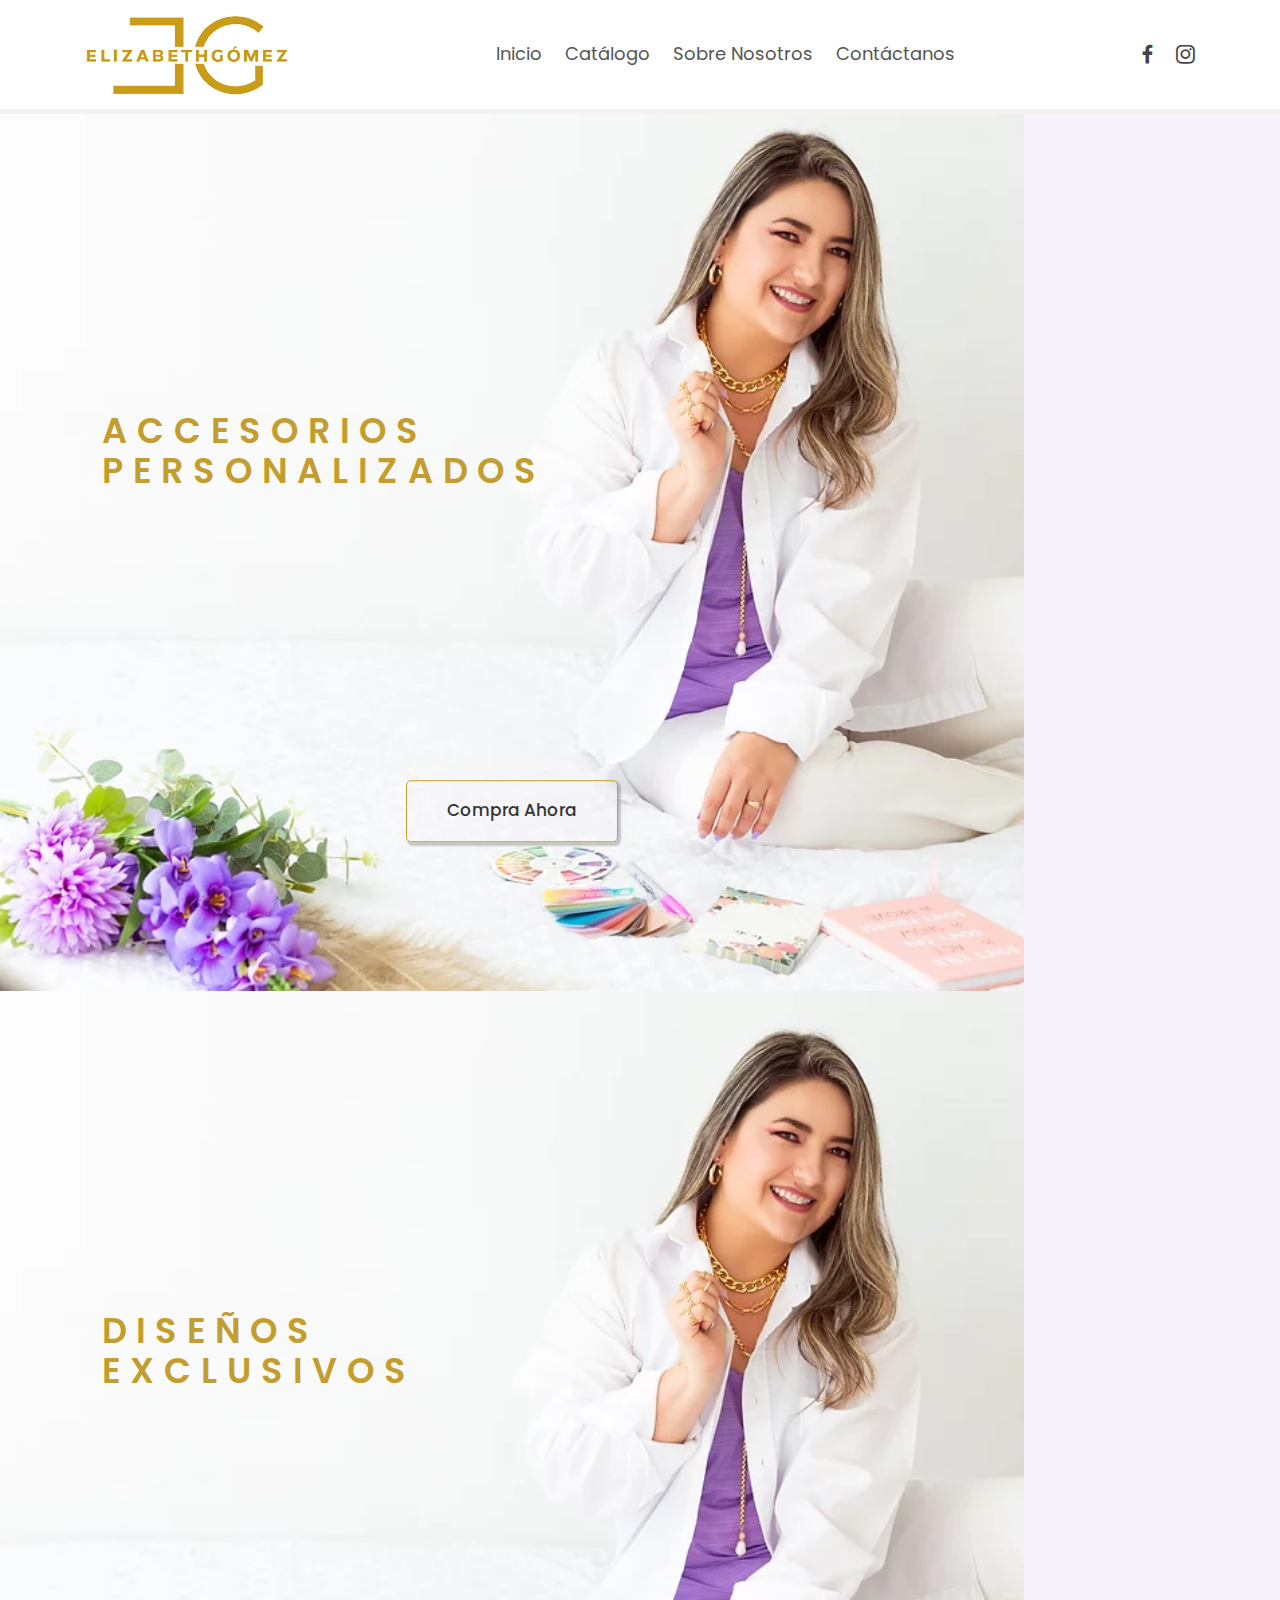
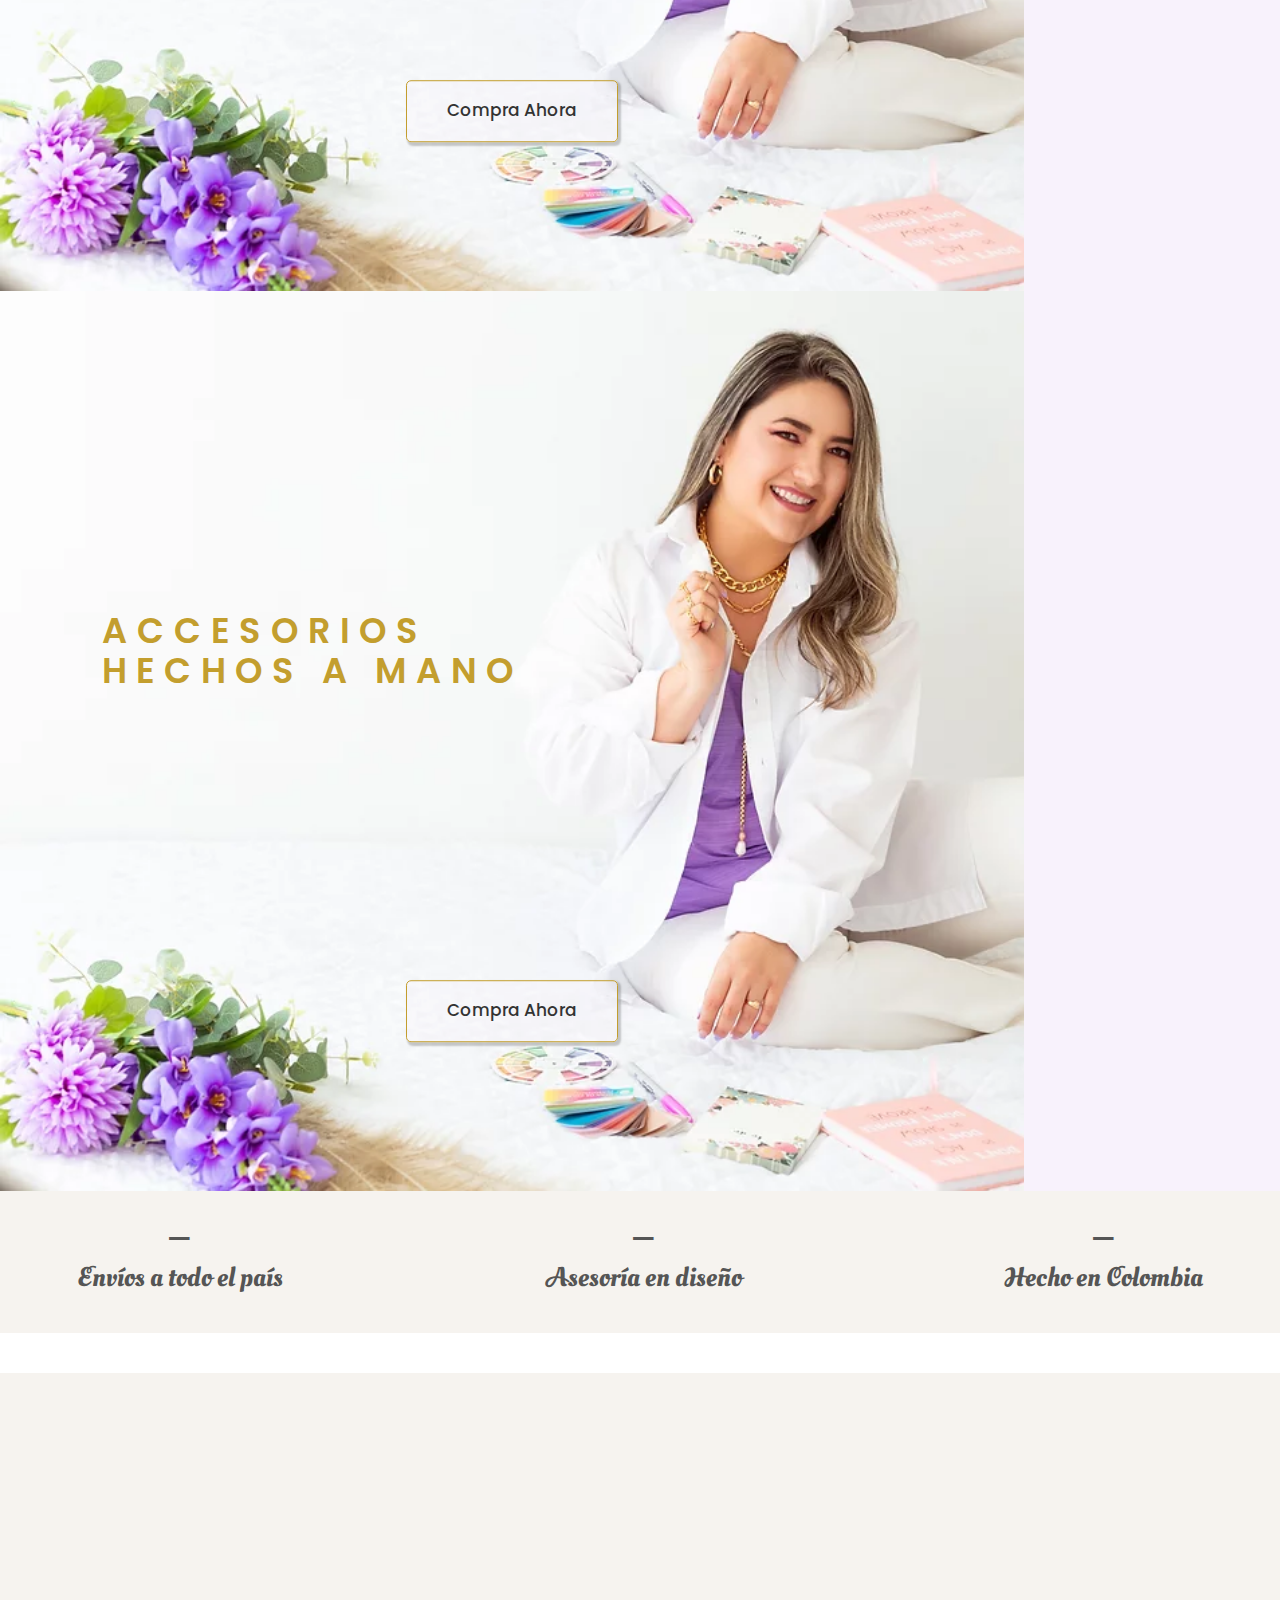
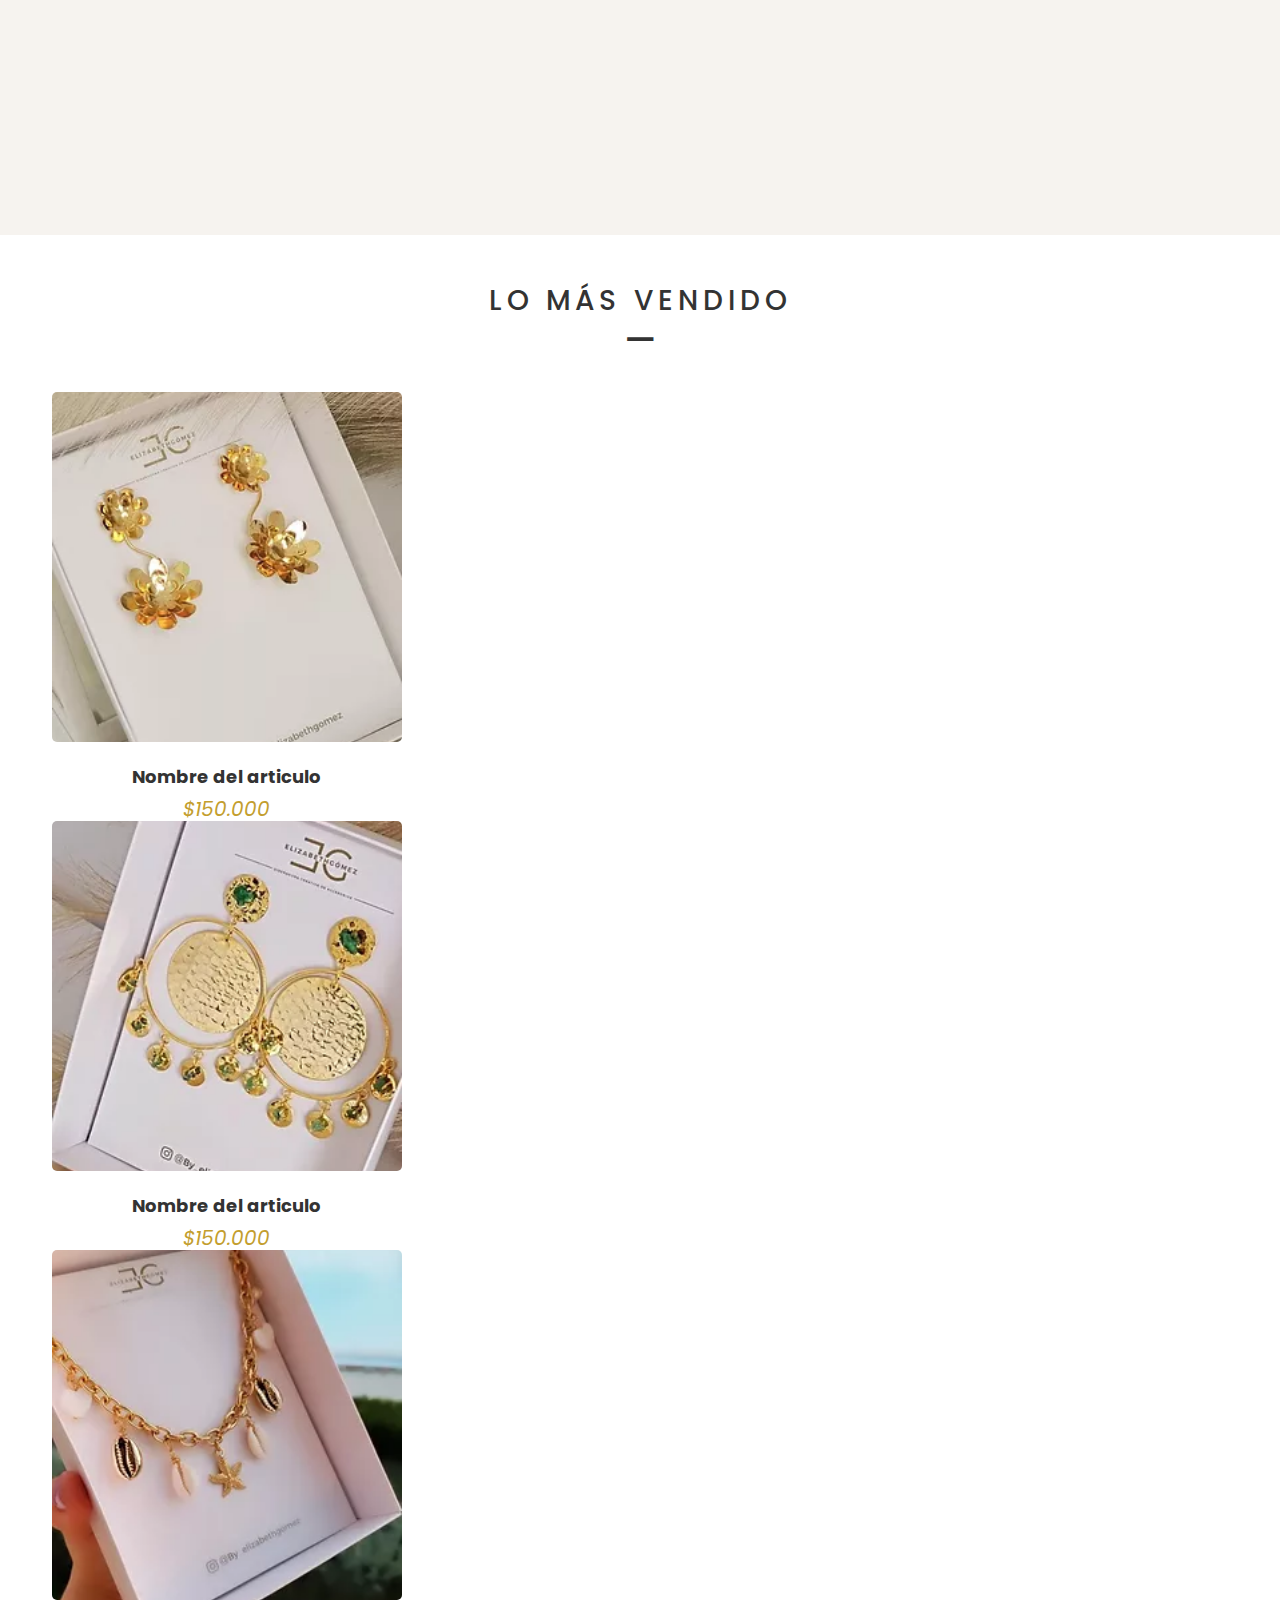
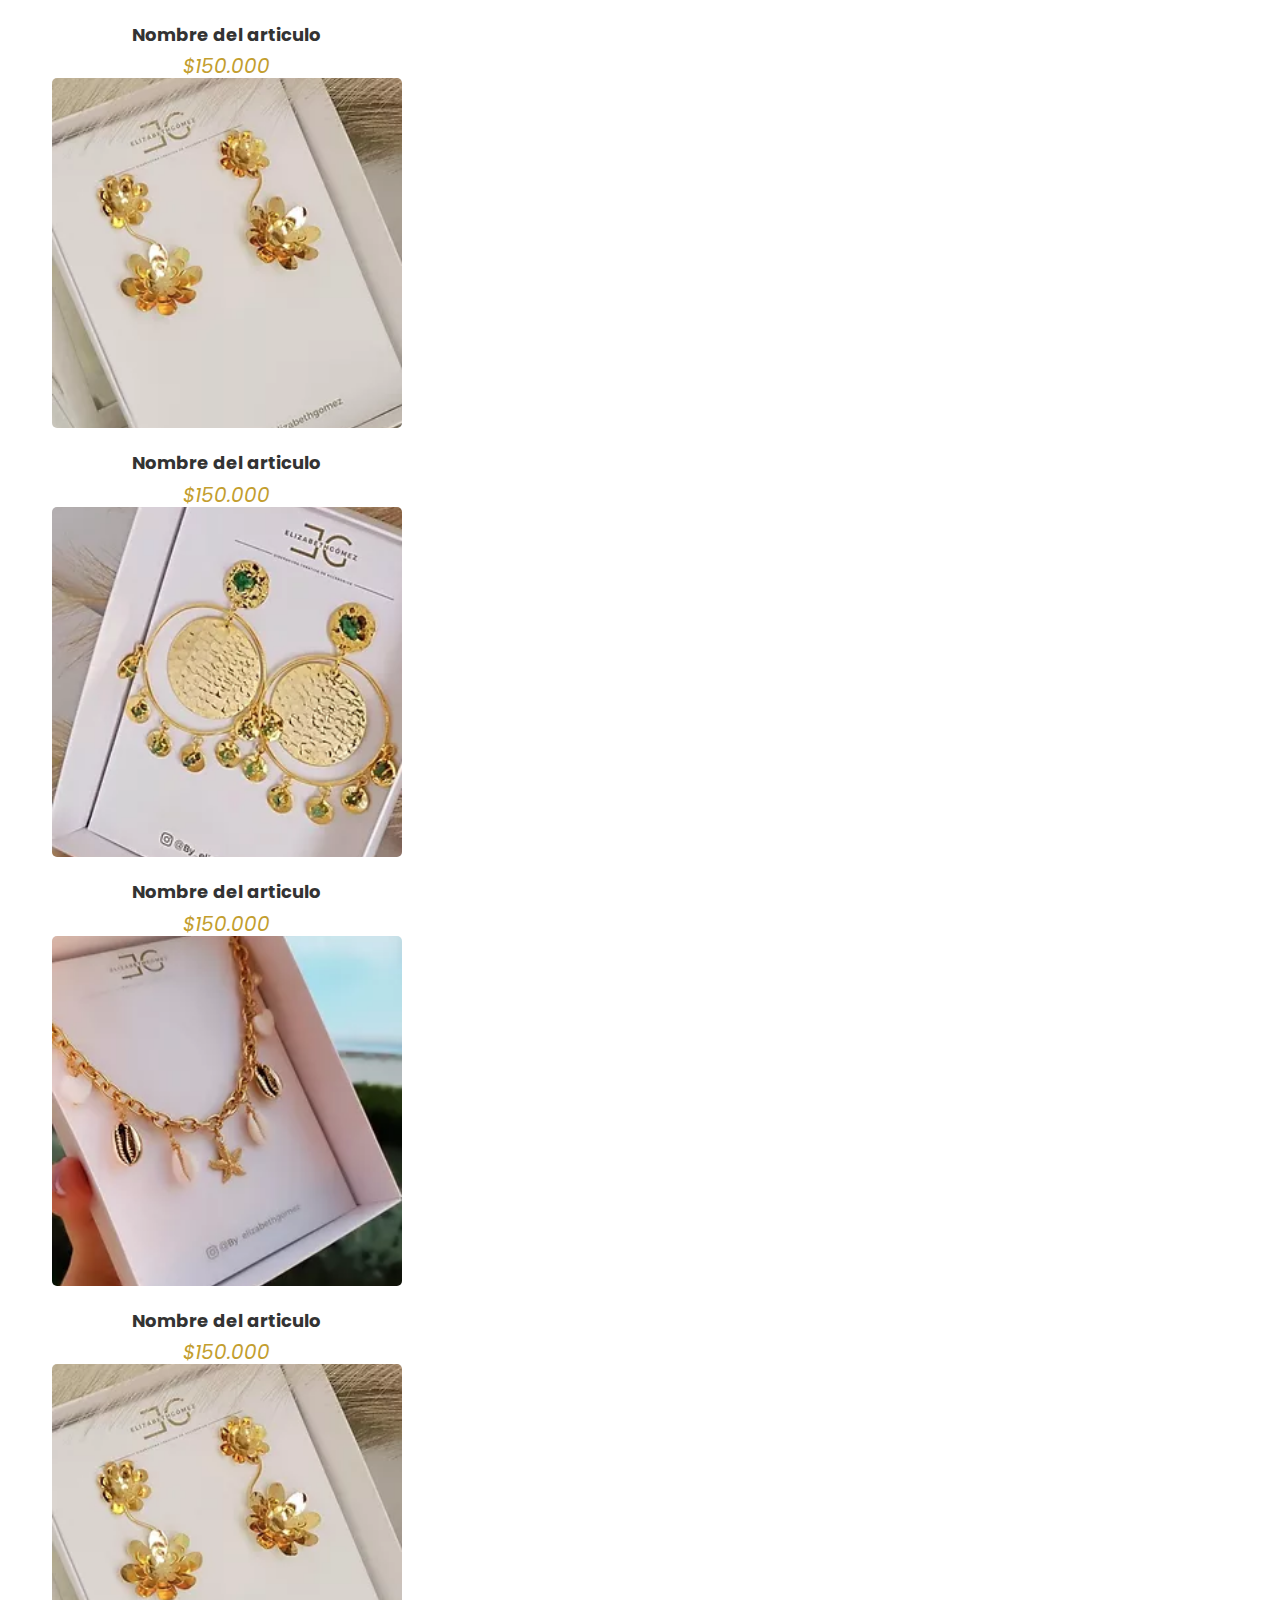
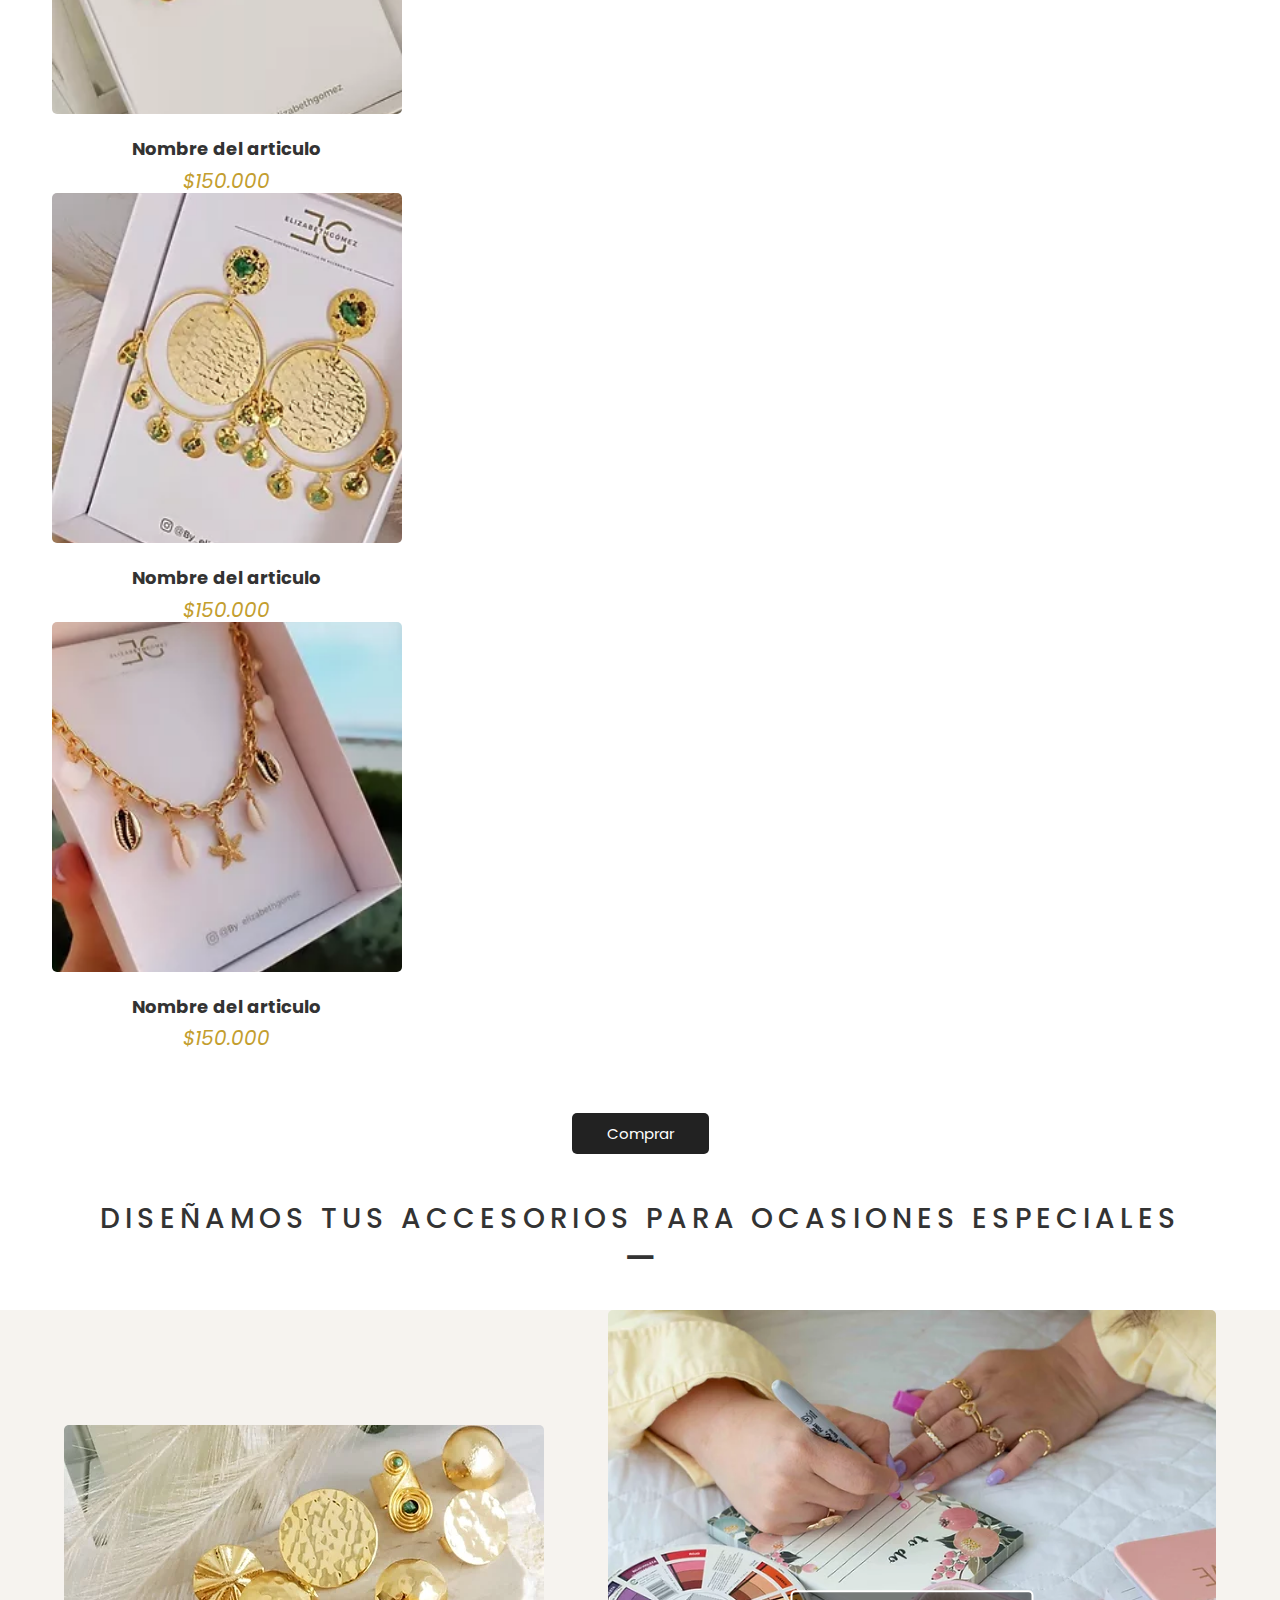
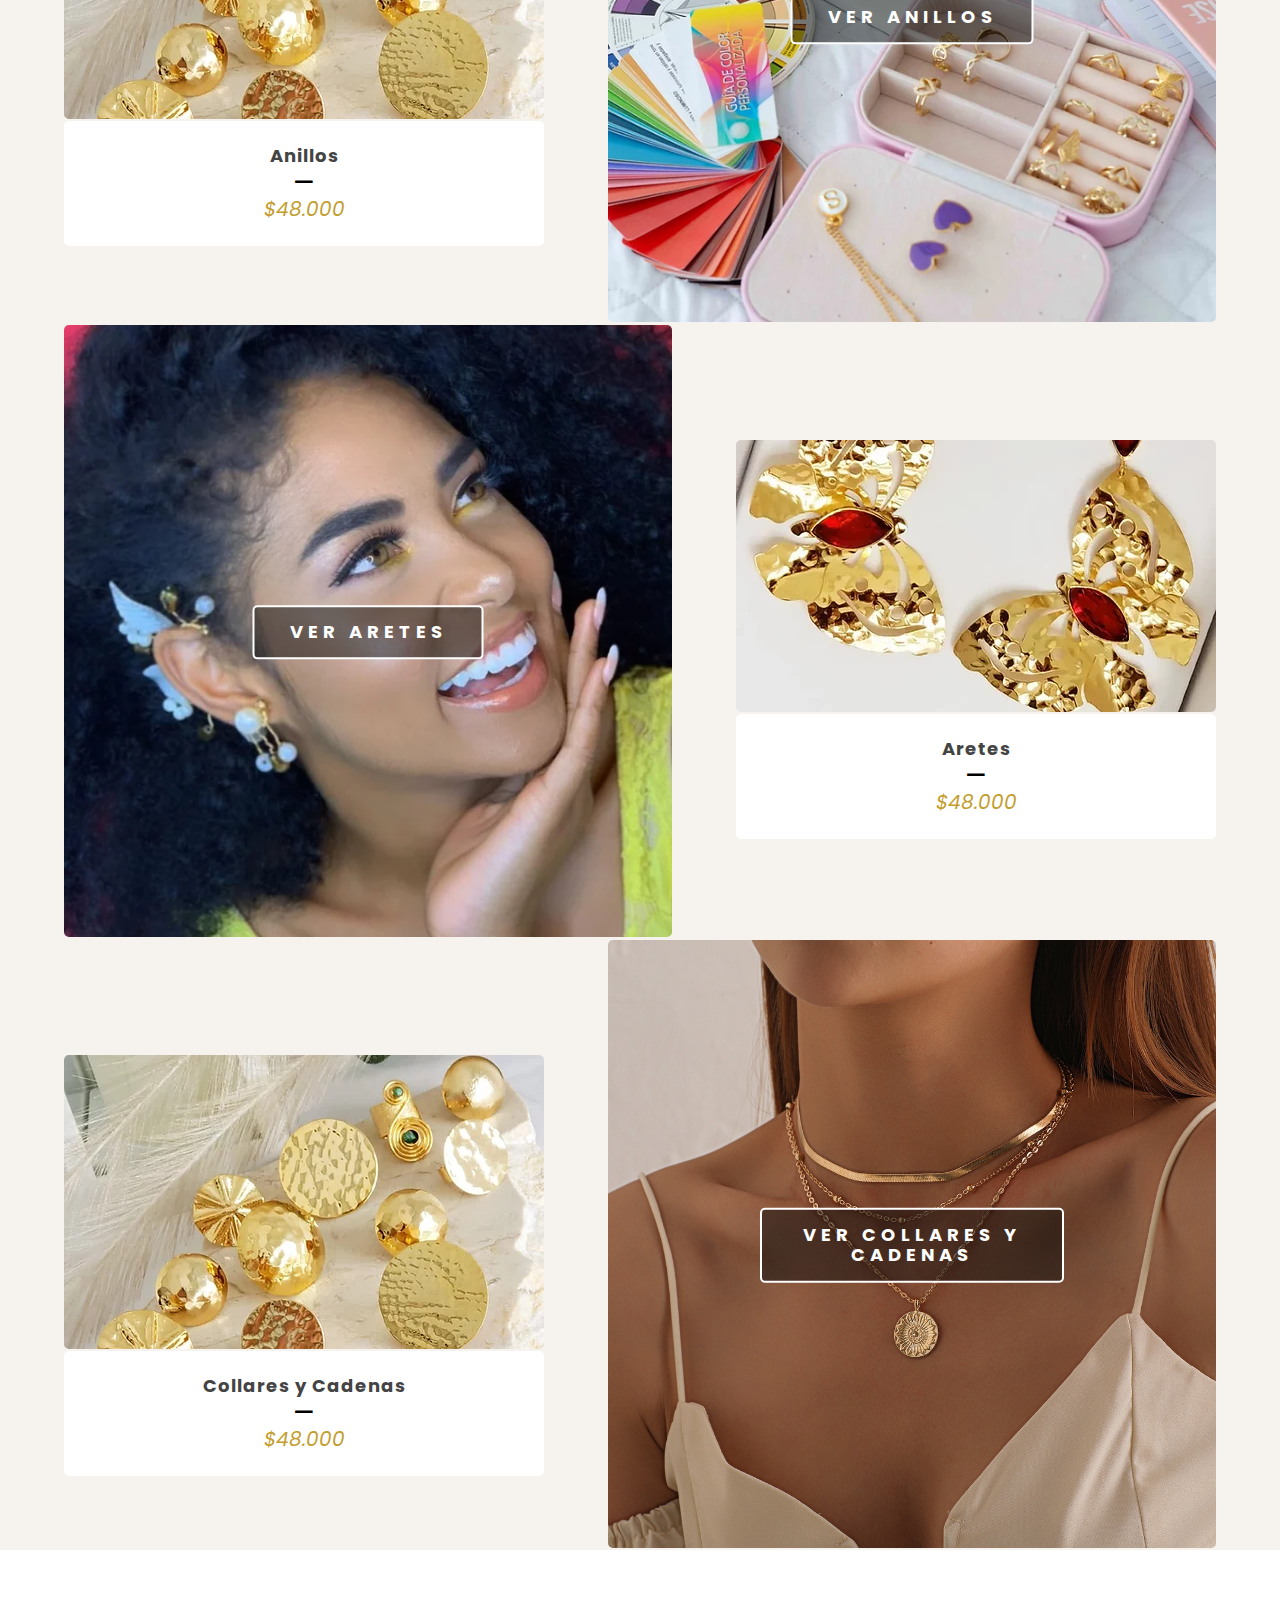
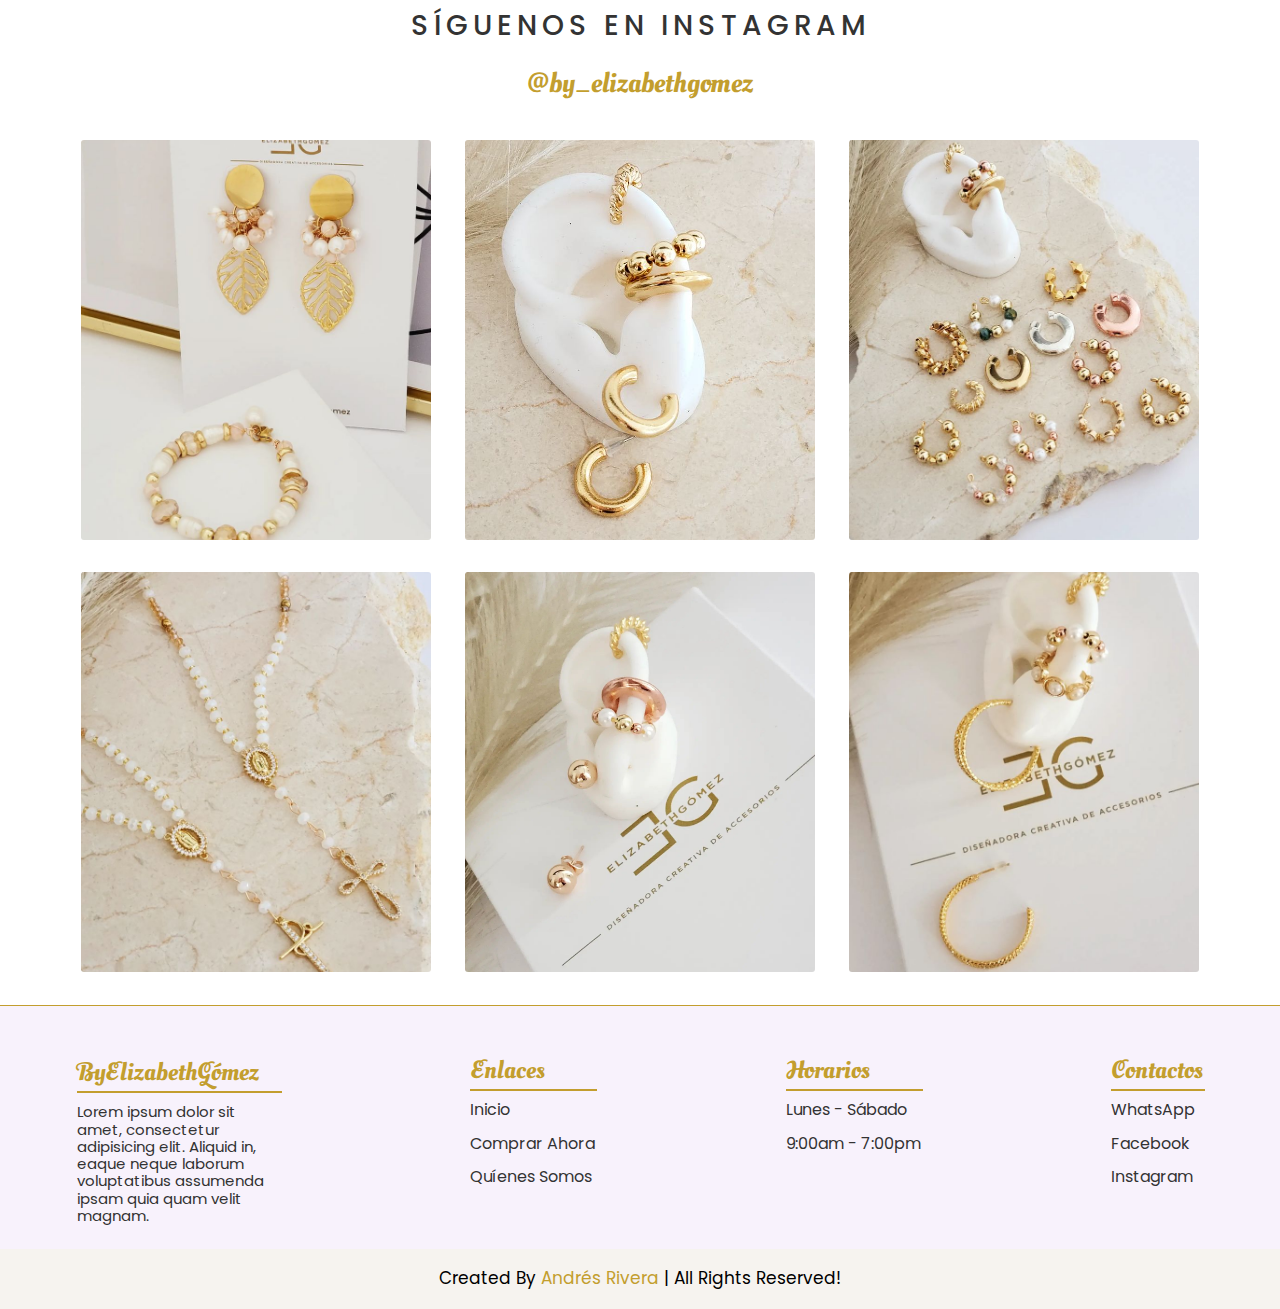
==== commit 5c8703f4: "1111111111111" ====
--- a/index.html
+++ b/index.html
@@ -30,20 +30,20 @@
                </figure>   
                <div id="menu-btn" class="fas fa-bars"></div>
             <nav class="navbar">
-                <a href="#">Inicio</a>
-                <a href="#catalogo">Catálogo</a>
-                <a href="#nosotros">Sobre Nosotros</a>
-                <a href="#contactos">Contáctanos</a>
+                <a href="index.html">Inicio</a>
+                <a href="catalogo.html">Catálogo</a>
+                <a href="sobre-nosotros.html">Sobre Nosotros</a>
+                <a href="contactanos.html">Contáctanos</a>
             </nav>
 
             <div class="logos-redes-sociales">
                 <a href="https://www.facebook.com/ByElizabethGomez" class="bx bxl-facebook" target="_blank"></a>
-                <a href="https://www.instagram.com/by_elizabethgomez/?utm_medium=copy_link" class="bx bxl-instagram" target="_blank"></a>
+                <a href="https://www.instagram.com/by_elizabethgomez/" class="bx bxl-instagram" target="_blank"></a>
             </div>
             
         </div>
-           </div>
-        </div>
+    </div>
+
     </header>
     <!--final header-->
 
@@ -58,21 +58,21 @@
                     <div class="content">
                         <h3>DISEÑOS<br>EXCLUSIVOS</h3>
                     </div>
-                    <a href="#" class="btn">Compra Ahora</a>
+                    <a href="catalogo.html" class="btn">Compra Ahora</a>
                 </div>
 
                 <div class="swiper-slide slide" style="background: url(img/img-slider.png) no-repeat;">
                     <div class="content">
                         <h3>ACCESORIOS HECHOS A MANO</h3>
                     </div>
-                    <a href="#" class="btn">Compra Ahora</a>
+                    <a href="catalogo.html" class="btn">Compra Ahora</a>
                 </div>
 
                 <div class="swiper-slide slide" style="background: url(img/img-slider.png) no-repeat;">
                     <div class="content">
                         <h3>ACCESORIOS PERSONALIZADOS</h3>
                     </div>
-                    <a href="#" class="btn">Compra Ahora</a>
+                    <a href="catalogo.html" class="btn">Compra Ahora</a>
                 </div>
 
             </div>
@@ -106,25 +106,25 @@
     <section class="seccion-datos-dos">
         <div class="color-container-dos">
             <div class="container-datos-dos">
-                <div class="item-datos-dos">
+                <div id="imagen1" class="item-datos-dos jeje1">
                     <figure>
                         <img src="img/1.png" alt="">
                     </figure>
-                    <h2> <span>Diseños</span> <br> Exclusivos <br> <br> <a href="#">Ver más</a></h2>
-                </div>
-
-                <div class="item-datos-dos">
+                    <h2> <span>Diseños</span> <br> Exclusivos <br> <br> <a href="diseños-exclusivos.html">Ver más</a></h2>
+                </div>
+
+                <div id="imagen2" class="item-datos-dos jeje2">
                     <figure>
                         <img src="img/2.png" alt="">
                     </figure>
-                    <h2><span>Accesorios</span> <br> hechos a mano <br> <br> <a href="#">Ver más</a></h2>
-                </div>
-
-                <div class="item-datos-dos">
+                    <h2><span>Accesorios</span> <br> hechos a mano <br> <br> <a href="hechos-a-mano.html">Ver más</a></h2>
+                </div>
+
+                <div id="imagen3" class="item-datos-dos jeje3">
                     <figure>
                         <img src="img/3.png" alt="">
                     </figure>
-                    <h2><span>Accesorios</span> personalizados <br> <br> <a href="#">Ver más</a></h2>
+                    <h2><span>Accesorios</span> personalizados <br> <br> <a href="accesorios-personalizados.html">Ver más</a></h2>
                 </div>
             </div>
         </div>
@@ -146,7 +146,7 @@
                         <img src="img/11.png" alt="">
                     </figure>
                     <div class="container__item__hover">
-                        <a href="#"><h2>Ver Más</h2></a>
+                        <a href="https://www.instagram.com/by_elizabethgomez/" target="_blank"><h2>Ver Más</h2></a>
                     </div> 
                 </div>
                 <div class="contenido-img-item">
@@ -164,7 +164,7 @@
                         <img src="img/22.png" alt="">
                     </figure>
                     <div class="container__item__hover">
-                        <a href="#"><h2>Ver Más</h2></a>
+                        <a href="https://www.instagram.com/by_elizabethgomez/" target="_blank"><h2>Ver Más</h2></a>
                     </div> 
                 </div>
                 <div class="contenido-img-item">
@@ -182,7 +182,7 @@
                         <img src="img/33.png" alt="">
                     </figure>
                     <div class="container__item__hover">
-                        <a href="#"><h2>Ver Más</h2></a>
+                        <a href="https://www.instagram.com/by_elizabethgomez/" target="_blank"><h2>Ver Más</h2></a>
                     </div> 
                 </div>
                 <div class="contenido-img-item">
@@ -200,7 +200,7 @@
                         <img src="img/11.png" alt="">
                     </figure>
                     <div class="container__item__hover">
-                        <a href="#"><h2>Ver Más</h2></a>
+                        <a href="https://www.instagram.com/by_elizabethgomez/" target="_blank"><h2>Ver Más</h2></a>
                     </div> 
                 </div>
                 <div class="contenido-img-item">
@@ -218,7 +218,7 @@
                         <img src="img/22.png" alt="">
                     </figure>
                     <div class="container__item__hover">
-                        <a href="#"><h2>Ver Más</h2></a>
+                        <a href="https://www.instagram.com/by_elizabethgomez/" target="_blank"><h2>Ver Más</h2></a>
                     </div> 
                 </div>
                 <div class="contenido-img-item">
@@ -236,7 +236,7 @@
                         <img src="img/33.png" alt="">
                     </figure>
                     <div class="container__item__hover">
-                        <a href="#"><h2>Ver Más</h2></a>
+                        <a href="https://www.instagram.com/by_elizabethgomez/" target="_blank"><h2>Ver Más</h2></a>
                     </div> 
                 </div>
                 <div class="contenido-img-item">
@@ -254,7 +254,7 @@
                         <img src="img/11.png" alt="">
                     </figure>
                     <div class="container__item__hover">
-                        <a href="#"><h2>Ver Más</h2></a>
+                        <a href="https://www.instagram.com/by_elizabethgomez/" target="_blank"><h2>Ver Más</h2></a>
                     </div> 
                 </div>
                 <div class="contenido-img-item">
@@ -272,7 +272,7 @@
                         <img src="img/22.png" alt="">
                     </figure>
                     <div class="container__item__hover">
-                        <a href="#"><h2>Ver Más</h2></a>
+                        <a href="https://www.instagram.com/by_elizabethgomez/" target="_blank"><h2>Ver Más</h2></a>
                     </div> 
                 </div>
                 <div class="contenido-img-item">
@@ -290,7 +290,7 @@
                         <img src="img/33.png" alt="">
                     </figure>
                     <div class="container__item__hover">
-                        <a href="#"><h2>Ver Más</h2></a>
+                        <a href="https://www.instagram.com/by_elizabethgomez/" target="_blank"><h2>Ver Más</h2></a>
                     </div> 
                 </div>
                 <div class="contenido-img-item">
@@ -304,7 +304,7 @@
       <div class="swiper-pagination"></div>
     </div>
     <div class="boton-comprar">
-        <button><a href="#">Comprar</a></button>
+        <button><a href="catalogo.html">Comprar</a></button>
     </div>
     <!-- final lo más vendido -->
 
@@ -466,9 +466,9 @@
             <div class="links">
                 <h3>Enlaces</h3>
                 <hr>
-                <a href="">Inicio</a>
-                <a href="">Comprar Ahora</a>
-                <a href="">Quíenes Somos</a>
+                <a href="index.html">Inicio</a>
+                <a href="catalogo.html">Comprar Ahora</a>
+                <a href="sobre-nosotros.html">Quíenes Somos</a>
             </div>
 
             <div class="horarios">
@@ -482,8 +482,8 @@
                 <h3>Contactos</h3>
                 <hr>
                 <a href="">WhatsApp</a>
-                <a href="">Facebook</a>
-                <a href="">Instagram</a>
+                <a href="https://www.facebook.com/ByElizabethGomez" target="_blank">Facebook</a>
+                <a href="https://www.instagram.com/by_elizabethgomez/" target="_blank">Instagram</a>
             </div>
         </div>
     </footer>
@@ -495,6 +495,7 @@
     <script src="https://cdn.jsdelivr.net/npm/swiper/swiper-bundle.min.js"></script>
     <script src="https://unpkg.com/swiper@7/swiper-bundle.min.js"></script>
     <script src="js/lightbox.js"></script>
+    <script src="js/animation.js"></script>
     <script src="js/script.js"></script>
 </body>
 </html>--- a/css/style.css
+++ b/css/style.css
@@ -180,6 +180,9 @@
 .seccion-datos-dos .color-container-dos .container-datos-dos .item-datos-dos {
   position: relative;
   margin-bottom: 3.5rem;
+  opacity: 0;
+  transform: scale(0.9);
+  transition: 0.5s ease-in-out all;
 }
 .seccion-datos-dos .color-container-dos .container-datos-dos .item-datos-dos img {
   height: 395px;
@@ -226,6 +229,10 @@
   color: #C39E2E;
   font-size: 1.6rem;
 }
+.seccion-datos-dos .color-container-dos .container-datos-dos .item-datos-dos.visible {
+  opacity: 1;
+  transform: scale(1);
+}
 
 .swiper2 {
   padding: 5rem 4rem;
@@ -287,7 +294,6 @@
   transition: transform 0.3s ease-in-out;
 }
 .swiper-slide .container__item__hover a {
-  text-decoration: underline;
   color: rgb(255, 255, 255);
   font-size: 1.3rem;
 }
@@ -536,6 +542,9 @@
   color: #333333;
   margin-bottom: 1.5rem;
 }
+.footer .container-footer .links a:hover {
+  color: #C39E2E;
+}
 .footer .container-footer .horarios {
   display: flex;
   flex-direction: column;
@@ -567,6 +576,9 @@
 .footer .container-footer .contactanos a {
   color: #333333;
   margin-bottom: 1.5rem;
+}
+.footer .container-footer .contactanos a:hover {
+  color: #C39E2E;
 }
 
 .footer2 {
@@ -664,6 +676,274 @@
   transform: scale(1.03);
 }
 
+.sobre-nosotros {
+  width: 100%;
+  height: 100%;
+  margin-top: 15rem;
+}
+.sobre-nosotros .container-nosotros {
+  display: flex;
+  justify-content: space-between;
+}
+.sobre-nosotros .titulo-sobre {
+  text-align: center;
+}
+.sobre-nosotros .titulo-sobre h2 {
+  font-size: 2.8rem;
+  color: #333333;
+  font-weight: 500;
+  letter-spacing: 0.5rem;
+  margin-top: 5rem;
+}
+.sobre-nosotros .titulo-sobre i {
+  font-size: 4.5rem;
+  color: #333333;
+}
+.sobre-nosotros .textos-nosotros {
+  width: 50%;
+  background: #F6F3EF;
+  text-align: center;
+  display: flex;
+  align-items: center;
+  justify-content: center;
+  flex-direction: column;
+}
+.sobre-nosotros .textos-nosotros img {
+  height: 13rem;
+  width: 26rem;
+  -o-object-fit: cover;
+     object-fit: cover;
+}
+.sobre-nosotros .textos-nosotros i {
+  font-size: 4.5rem;
+  color: #333333;
+}
+.sobre-nosotros .textos-nosotros p {
+  width: 50%;
+  font-size: 2rem;
+  font-weight: 300;
+  line-height: 3rem;
+}
+.sobre-nosotros .imagen-nosotros {
+  width: 50%;
+}
+.sobre-nosotros .imagen-nosotros img {
+  height: 70rem;
+  width: 100%;
+  -o-object-fit: cover;
+     object-fit: cover;
+}
+
+.container-contactanos {
+  width: 100%;
+  background: #F6F3EF;
+}
+.container-contactanos h3 {
+  font-size: 2.8rem;
+  font-family: "Oleo Script Swash Caps", cursive;
+  font-weight: 300;
+  margin-bottom: 0.5rem;
+  color: #333333;
+}
+.container-contactanos span {
+  font-size: 2rem;
+  color: #333333;
+}
+.container-contactanos .textos-contactanos {
+  display: flex;
+  justify-content: space-evenly;
+  padding: 5rem 0;
+}
+.container-contactanos .dudas {
+  text-align: center;
+  padding-bottom: 5rem;
+}
+.container-contactanos .dudas .iconos-redes {
+  margin: 2rem 2rem 0 2rem;
+  font-size: 4rem;
+}
+.container-contactanos .dudas .iconos-redes .bxl-facebook {
+  color: #2c55ad;
+}
+.container-contactanos .dudas .iconos-redes .bxl-facebook:hover {
+  transform: scale(1.1);
+}
+.container-contactanos .dudas .iconos-redes .bxl-instagram {
+  color: rgb(147, 10, 10);
+}
+.container-contactanos .dudas .iconos-redes .bxl-instagram:hover {
+  transform: scale(1.1);
+}
+.container-contactanos .dudas .iconos-redes .bxl-whatsapp {
+  color: green;
+}
+.container-contactanos .dudas .iconos-redes .bxl-whatsapp:hover {
+  transform: scale(1.1);
+}
+
+.sobre-nosotros .container-catalogo {
+  width: 100%;
+  background: #F8F2FC;
+}
+.sobre-nosotros .container-catalogo .wrap {
+  margin-top: 1rem;
+  padding: 5rem 3%;
+}
+.sobre-nosotros .container-catalogo .wrap .products-list .product-item {
+  text-align: center;
+  margin-bottom: 2rem;
+}
+.sobre-nosotros .container-catalogo .store-wrapper {
+  display: flex;
+  flex-wrap: wrap;
+}
+.sobre-nosotros .container-catalogo .category_list {
+  display: flex;
+  flex-direction: column;
+  width: 18%;
+}
+.sobre-nosotros .container-catalogo .category_list p {
+  font-size: 2.3rem;
+  color: #444444;
+  border-bottom: 1.2px solid #C39E2E;
+  margin-bottom: 3rem;
+  padding: 1rem 0;
+  font-weight: 500;
+}
+.sobre-nosotros .container-catalogo .category_list a {
+  font-size: 1.5rem;
+  color: #444444;
+}
+.sobre-nosotros .container-catalogo .category_list .category_item {
+  display: block;
+  width: 90%;
+  padding: 1px 0;
+  margin-bottom: 20px;
+  text-decoration: none;
+  color: #000000;
+}
+.sobre-nosotros .container-catalogo .category_list .ct_item-active {
+  color: #C39E2E;
+  font-size: 1.7rem;
+}
+.sobre-nosotros .container-catalogo .products-list {
+  width: 82%;
+  display: flex;
+  flex-wrap: wrap;
+}
+.sobre-nosotros .container-catalogo .products-list .product-item {
+  width: 30%;
+  margin: 0 auto;
+  display: flex;
+  flex-direction: column;
+  align-items: center;
+  transition: all 0.4s;
+}
+.sobre-nosotros .container-catalogo .products-list .product-item .textos {
+  margin-top: 1rem;
+}
+.sobre-nosotros .container-catalogo .products-list .product-item .textos span {
+  font-size: 1.3rem;
+  font-style: italic;
+}
+.sobre-nosotros .container-catalogo .products-list .product-item .textos p {
+  font-size: 1.9rem;
+  margin-top: 0.5rem;
+}
+.sobre-nosotros .container-catalogo .products-list .product-item .textos i {
+  font-size: 2.2rem;
+}
+.sobre-nosotros .container-catalogo .products-list .product-item .span {
+  color: #C39E2E;
+  font-size: 1.9rem;
+  font-style: italic;
+  letter-spacing: 0.1rem;
+}
+.sobre-nosotros .container-catalogo .products-list .product-item button {
+  width: 100%;
+  margin: 1rem 0 3rem 0;
+  background: #000;
+  color: #ffffff;
+  font-size: 1.8rem;
+  padding: 0.8rem 0;
+  border-radius: 1rem;
+  cursor: pointer;
+}
+.sobre-nosotros .container-catalogo .products-list .product-item button:hover {
+  transform: scale(1.03);
+}
+.sobre-nosotros .container-catalogo .products-list .product-item img {
+  width: 100%;
+  height: 35rem;
+  -o-object-fit: cover;
+     object-fit: cover;
+  border-radius: 0.5rem;
+  cursor: pointer;
+}
+.sobre-nosotros .container-catalogo .products-list .product-item img:hover {
+  transform: scale(1.02);
+}
+
+/* RESPONSIVE ================================ del jquery*/
+@media screen and (max-width: 1100px) {
+  .container-catalogo .wrap .store-wrapper .products-list .product-item {
+    width: 30.3%;
+  }
+}
+@media screen and (max-width: 900px) {
+  .container-catalogo .wrap .store-wrapper .category_list, .store-wrapper .products-list {
+    width: 100%;
+    margin: 0 auto;
+    display: flex;
+    justify-content: center;
+  }
+  .container-catalogo .wrap .store-wrapper .category_list {
+    flex-direction: row;
+    justify-content: space-between;
+    width: 100%;
+    text-align: center;
+  }
+  .container-catalogo .wrap .store-wrapper .category_list .category_item {
+    align-self: flex-start;
+    width: 100%;
+  }
+  .container-catalogo .wrap .store-wrapper .products-list .product-item {
+    width: 30rem;
+  }
+}
+@media screen and (max-width: 700px) {
+  .container-catalogo .wrap .store-wrapper .category_list {
+    flex-direction: column;
+  }
+  .container-catalogo .wrap .store-wrapper {
+    width: 100%;
+    margin-bottom: 10px;
+  }
+  .container-catalogo .wrap .store-wrapper .category_list {
+    display: flex;
+    flex-direction: column;
+    padding: 0 8%;
+  }
+  .container-catalogo .wrap .store-wrapper .category_list p {
+    font-size: 2.3rem;
+  }
+  .container-catalogo .wrap .store-wrapper .category_list a {
+    border-bottom: 0.1rem solid #C39E2E;
+    padding: 1rem 0;
+    font-size: 2rem;
+  }
+}
+@media screen and (max-width: 600px) {
+  .container-catalogo .wrap .store-wrapper .products-list {
+    margin: 0 auto;
+  }
+  .container-catalogo .wrap .store-wrapper .products-list .product-item {
+    width: 100%;
+  }
+  .container-catalogo .wrap .store-wrapper .products-list .product-item img {
+    height: 40rem;
+  }
+}
 @media (max-width: 1075px) {
   .seccion-diseñamos .color-seccion-diseñamos .container-seccion-diseñamos .diseñamos {
     align-items: center;
@@ -732,7 +1012,7 @@
     display: block;
     font-size: 2rem;
     color: #000;
-    padding: 2.5rem 5.1%;
+    padding: 2.5rem 3%;
     border-bottom: 1px solid #E0C97A;
   }
   .header .header-center .header-center-items .navbar a:hover {
@@ -743,6 +1023,16 @@
   }
   .seccion-diseñamos .color-seccion-diseñamos .container-seccion-diseñamos .diseñamos .imagenes-diseñamos {
     margin: 1rem 0 5rem 0;
+  }
+  .sobre-nosotros .container-nosotros {
+    display: flex;
+    flex-direction: column-reverse;
+  }
+  .sobre-nosotros .container-nosotros .textos-nosotros {
+    width: 100%;
+  }
+  .sobre-nosotros .container-nosotros .imagen-nosotros {
+    width: 100%;
   }
 }
 @media (max-width: 740px) {
@@ -781,28 +1071,28 @@
     margin-bottom: 1.5rem;
   }
   .footer .container-footer .logo h3 {
-    font-size: 3rem;
+    font-size: 2.8rem;
   }
   .footer .container-footer .logo p {
-    font-size: 2rem;
+    font-size: 1.8rem;
   }
   .footer .container-footer .links h3 {
-    font-size: 3rem;
+    font-size: 2.8rem;
   }
   .footer .container-footer .links a {
-    font-size: 2rem;
+    font-size: 1.8rem;
   }
   .footer .container-footer .horarios h3 {
-    font-size: 3rem;
+    font-size: 2.8rem;
   }
   .footer .container-footer .horarios span {
-    font-size: 2rem;
+    font-size: 1.8rem;
   }
   .footer .container-footer .contactanos h3 {
-    font-size: 3rem;
+    font-size: 2.8rem;
   }
   .footer .container-footer .contactanos a {
-    font-size: 2rem;
+    font-size: 1.8rem;
   }
   .footer .container-footer .logo {
     width: 100%;
@@ -826,6 +1116,15 @@
     height: 37rem;
     width: 34rem;
   }
+  .sobre-nosotros .container-nosotros .textos-nosotros img {
+    margin-top: 4rem;
+  }
+  .sobre-nosotros .container-nosotros .textos-nosotros p {
+    margin-bottom: 4rem;
+  }
+  .sobre-nosotros .container-nosotros .textos-nosotros p {
+    width: 70%;
+  }
 }
 @media (max-width: 550px) {
   .home .home-slider .swiper-wrapper .slide {
@@ -863,6 +1162,14 @@
   .seccion-siguenos .imagen-light .agregar-imagen {
     display: flex;
   }
+  .container-contactanos .textos-contactanos {
+    display: flex;
+    flex-direction: column;
+    text-align: center;
+  }
+  .container-contactanos .textos-contactanos .horarios-contactanos {
+    margin-bottom: 5rem;
+  }
 }
 @media (max-width: 450px) {
   html {
@@ -909,6 +1216,9 @@
   }
   body .copy span {
     font-size: 1.4rem;
+  }
+  .sobre-nosotros .container-nosotros .imagen-nosotros img {
+    height: 40rem;
   }
 }
 @media (max-width: 370px) {
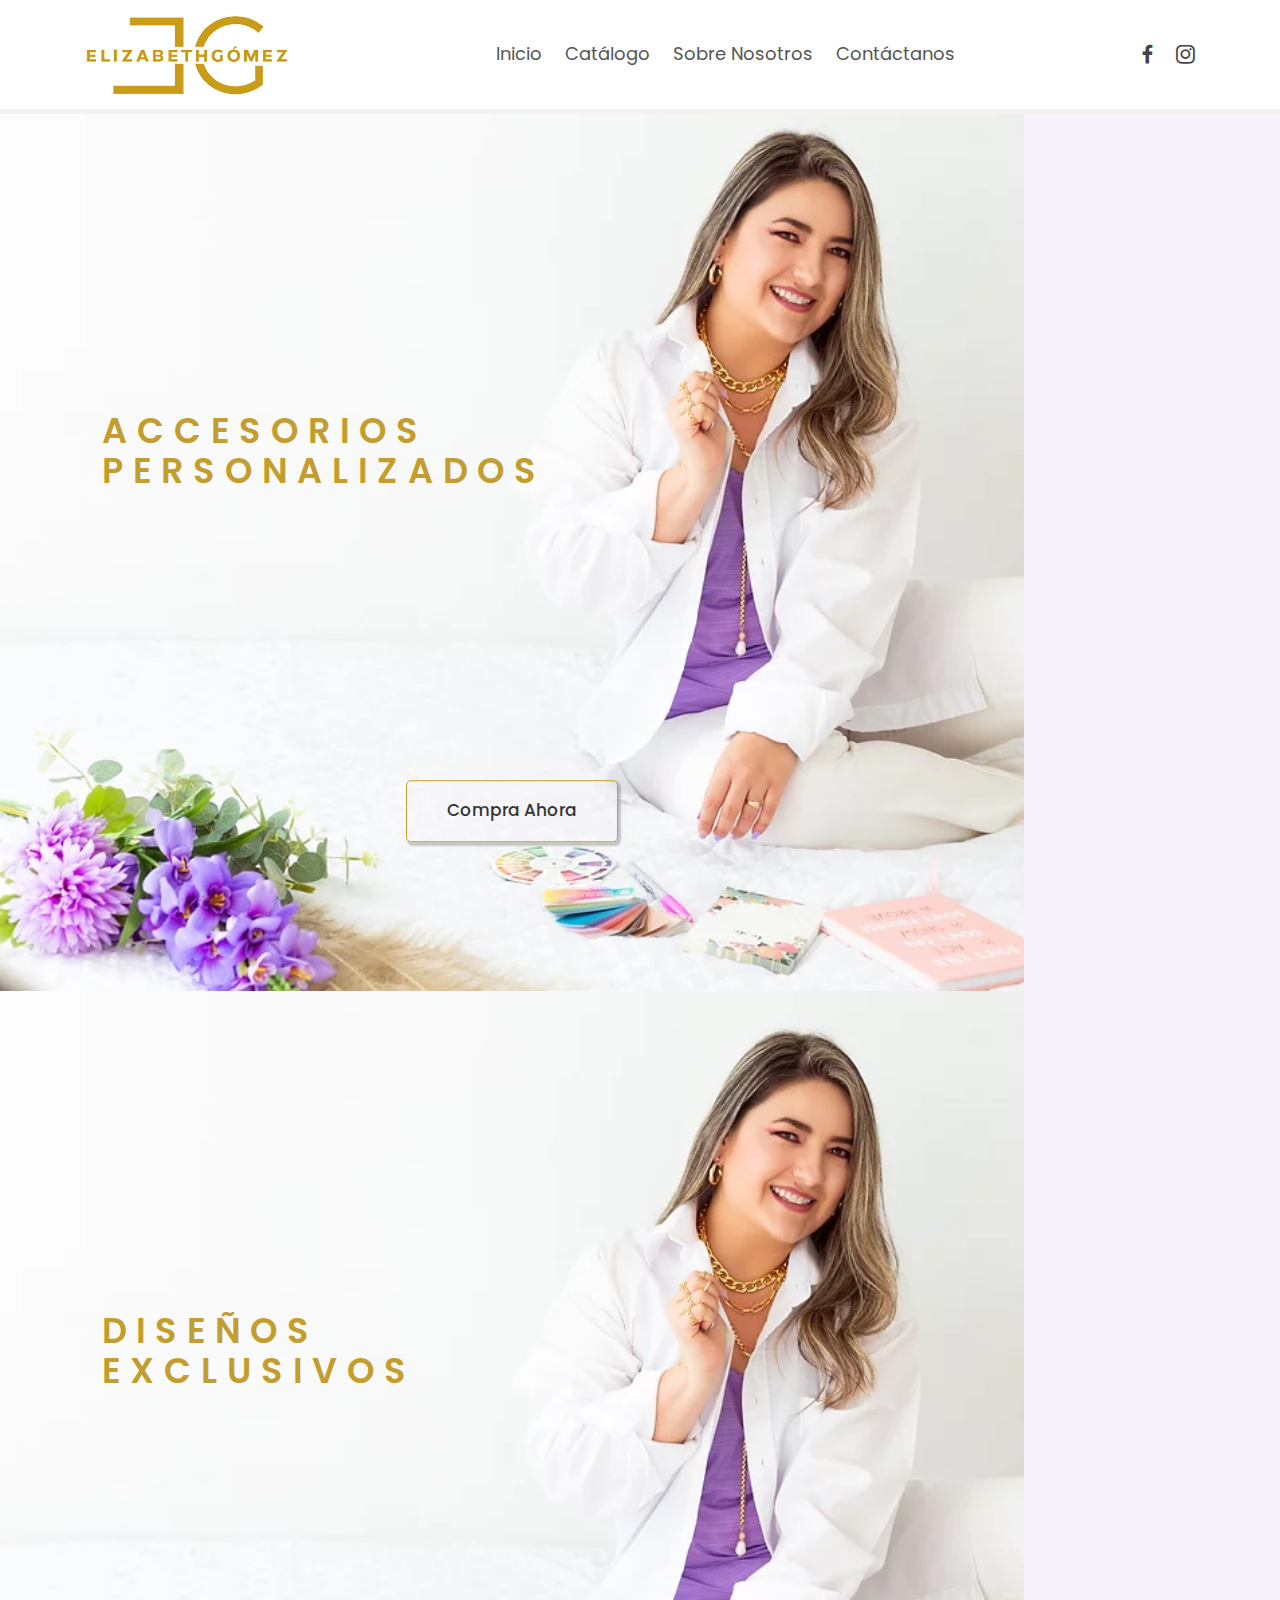
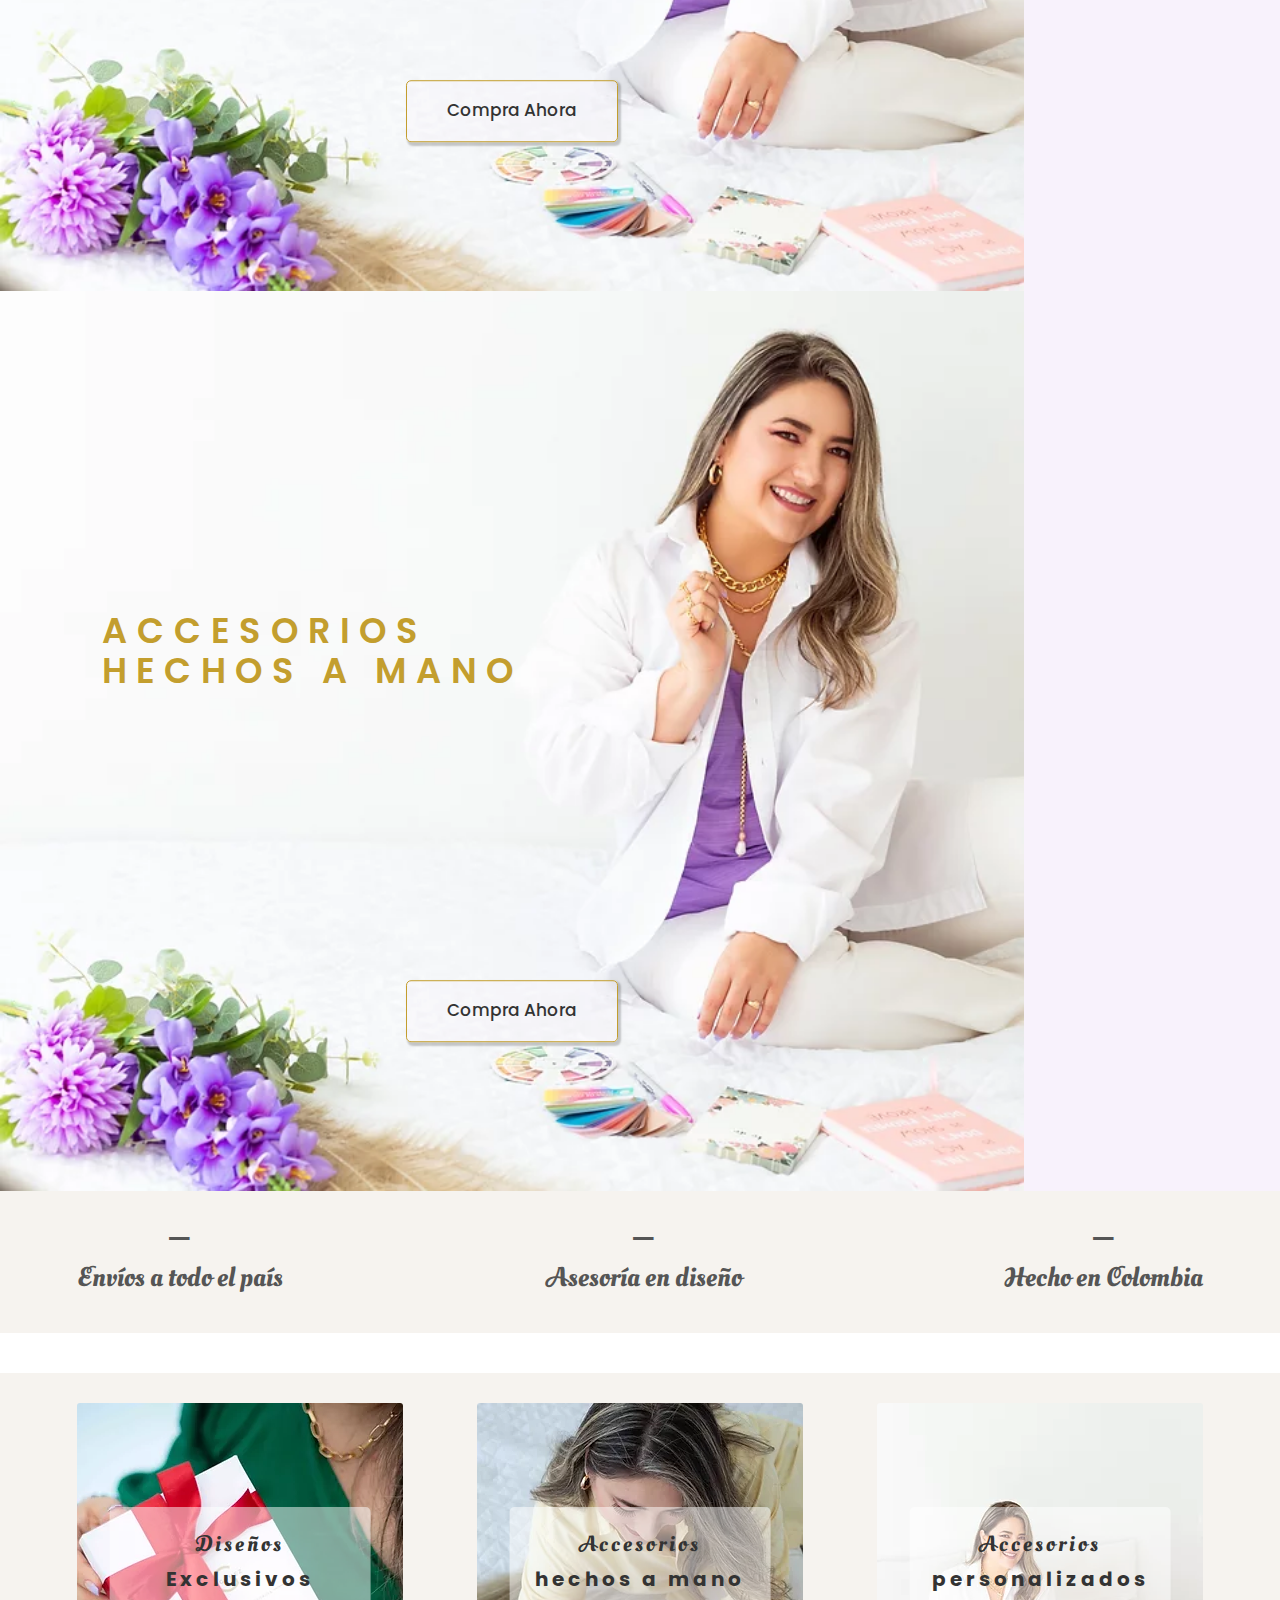
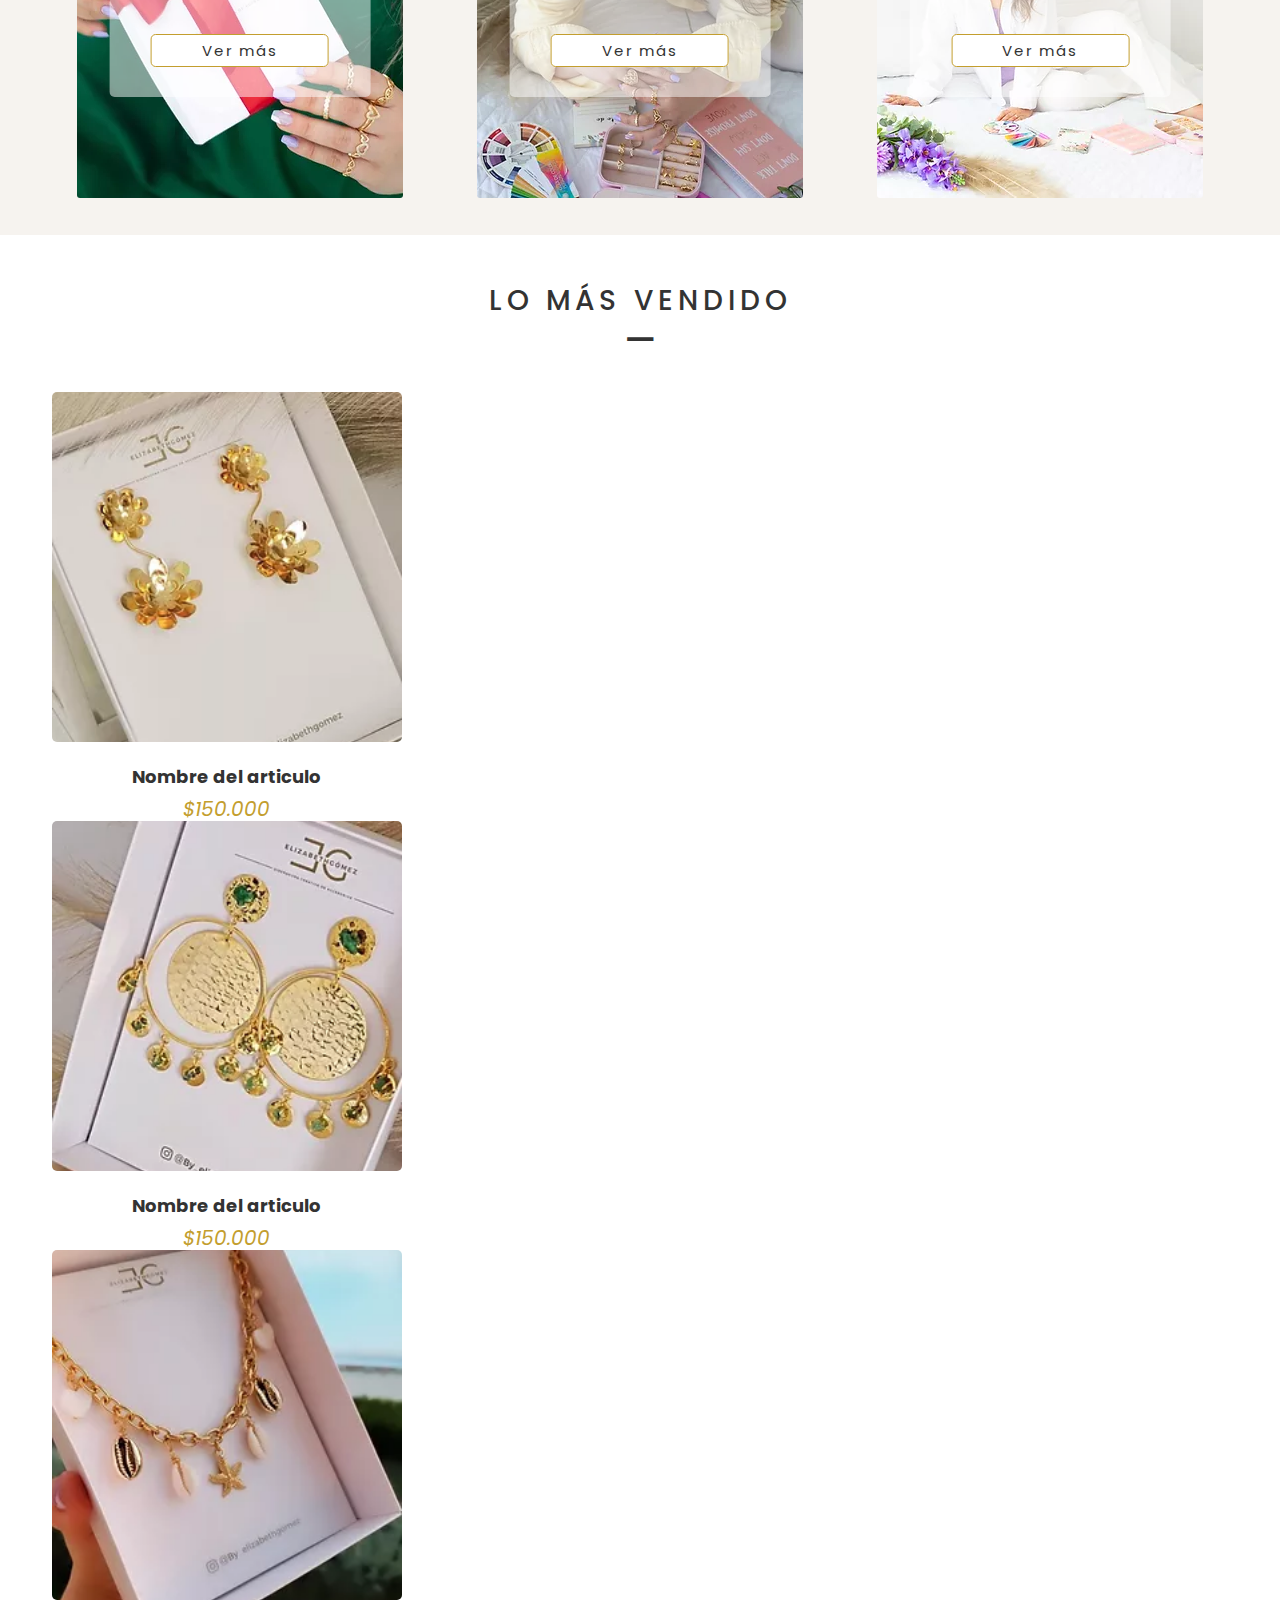
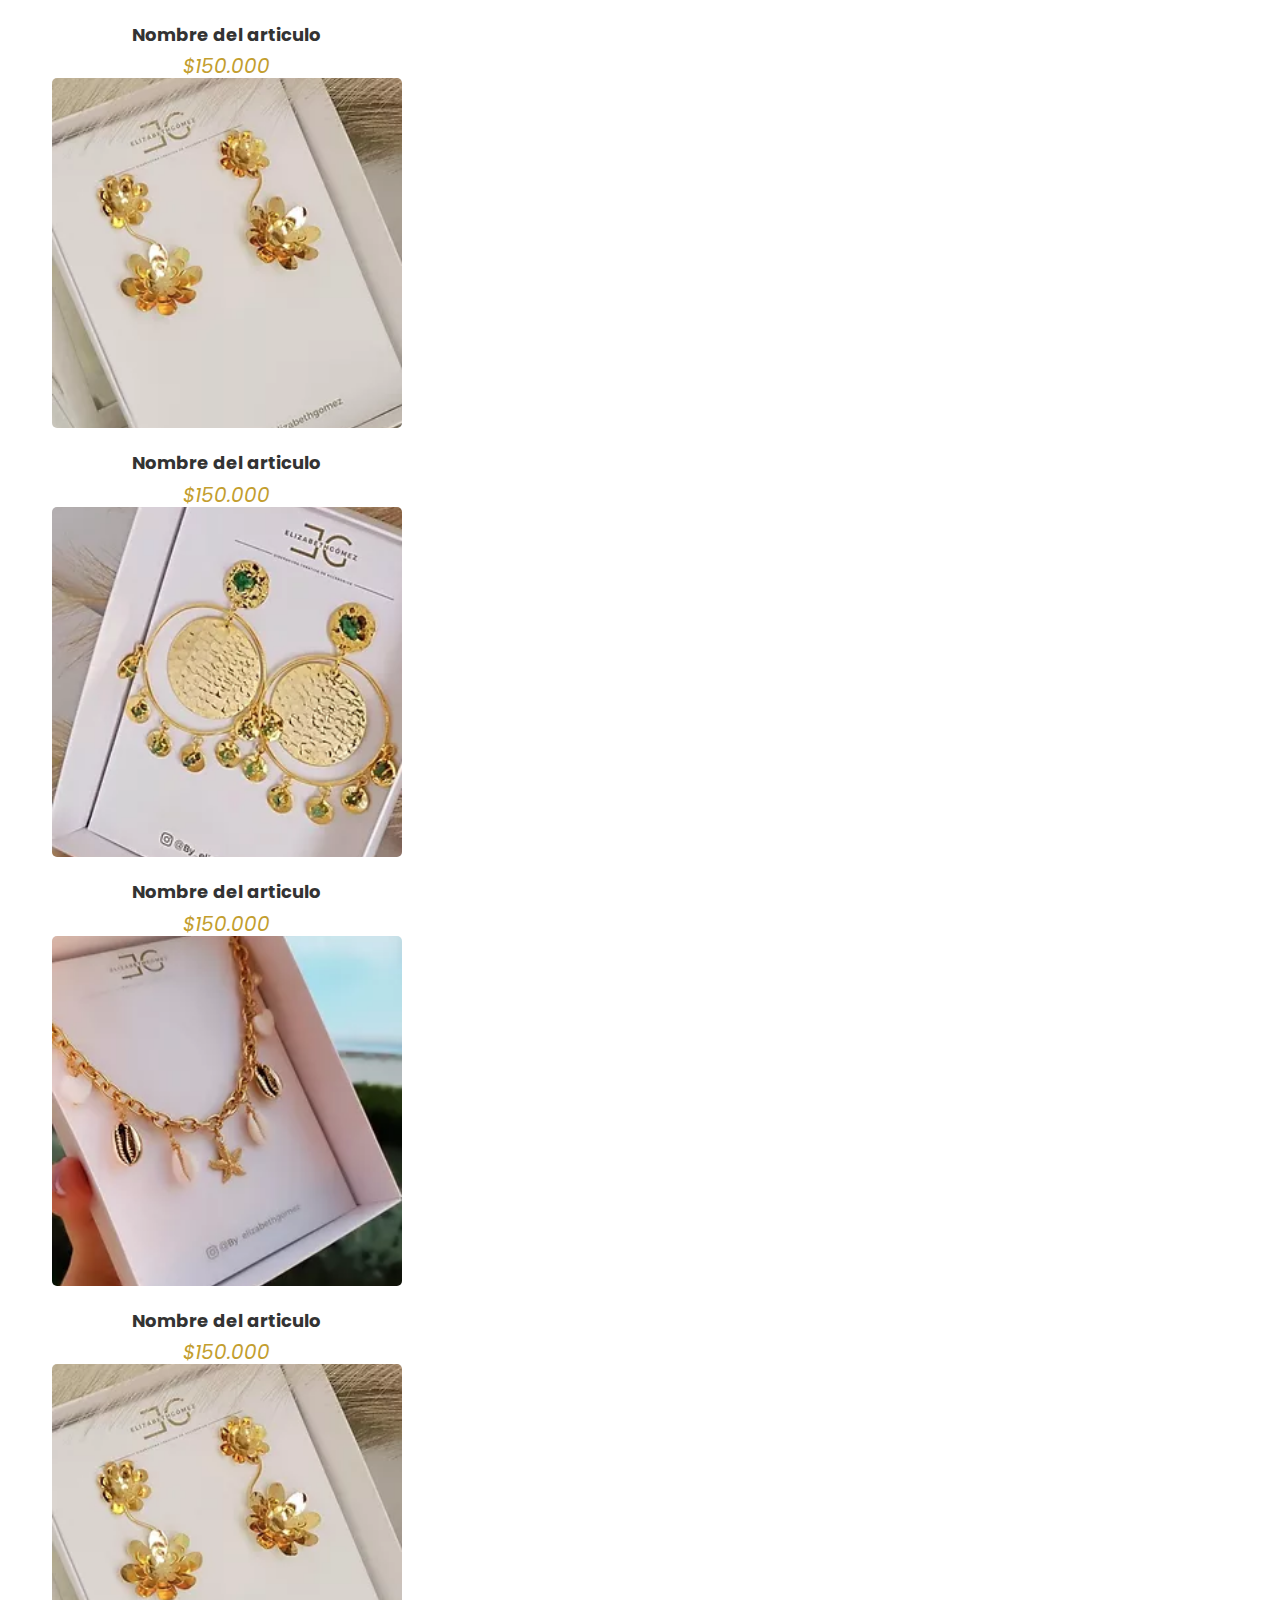
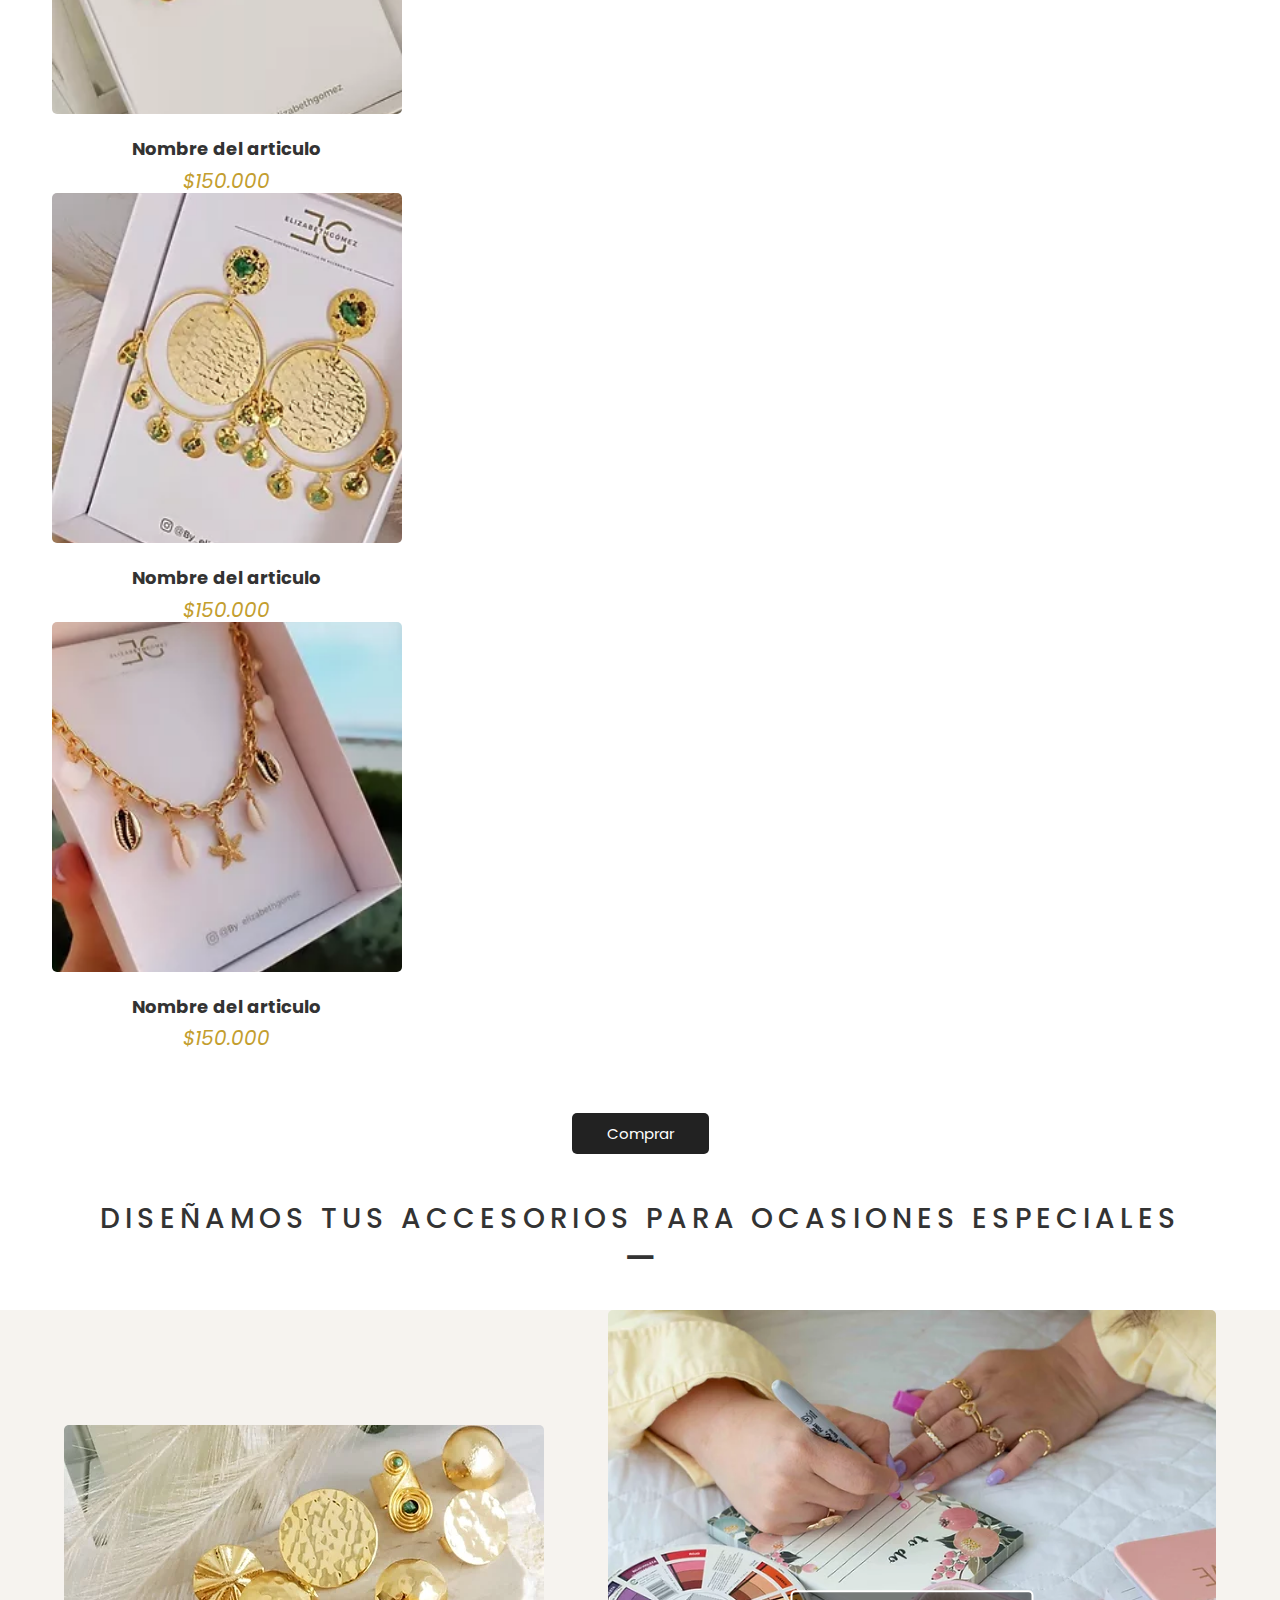
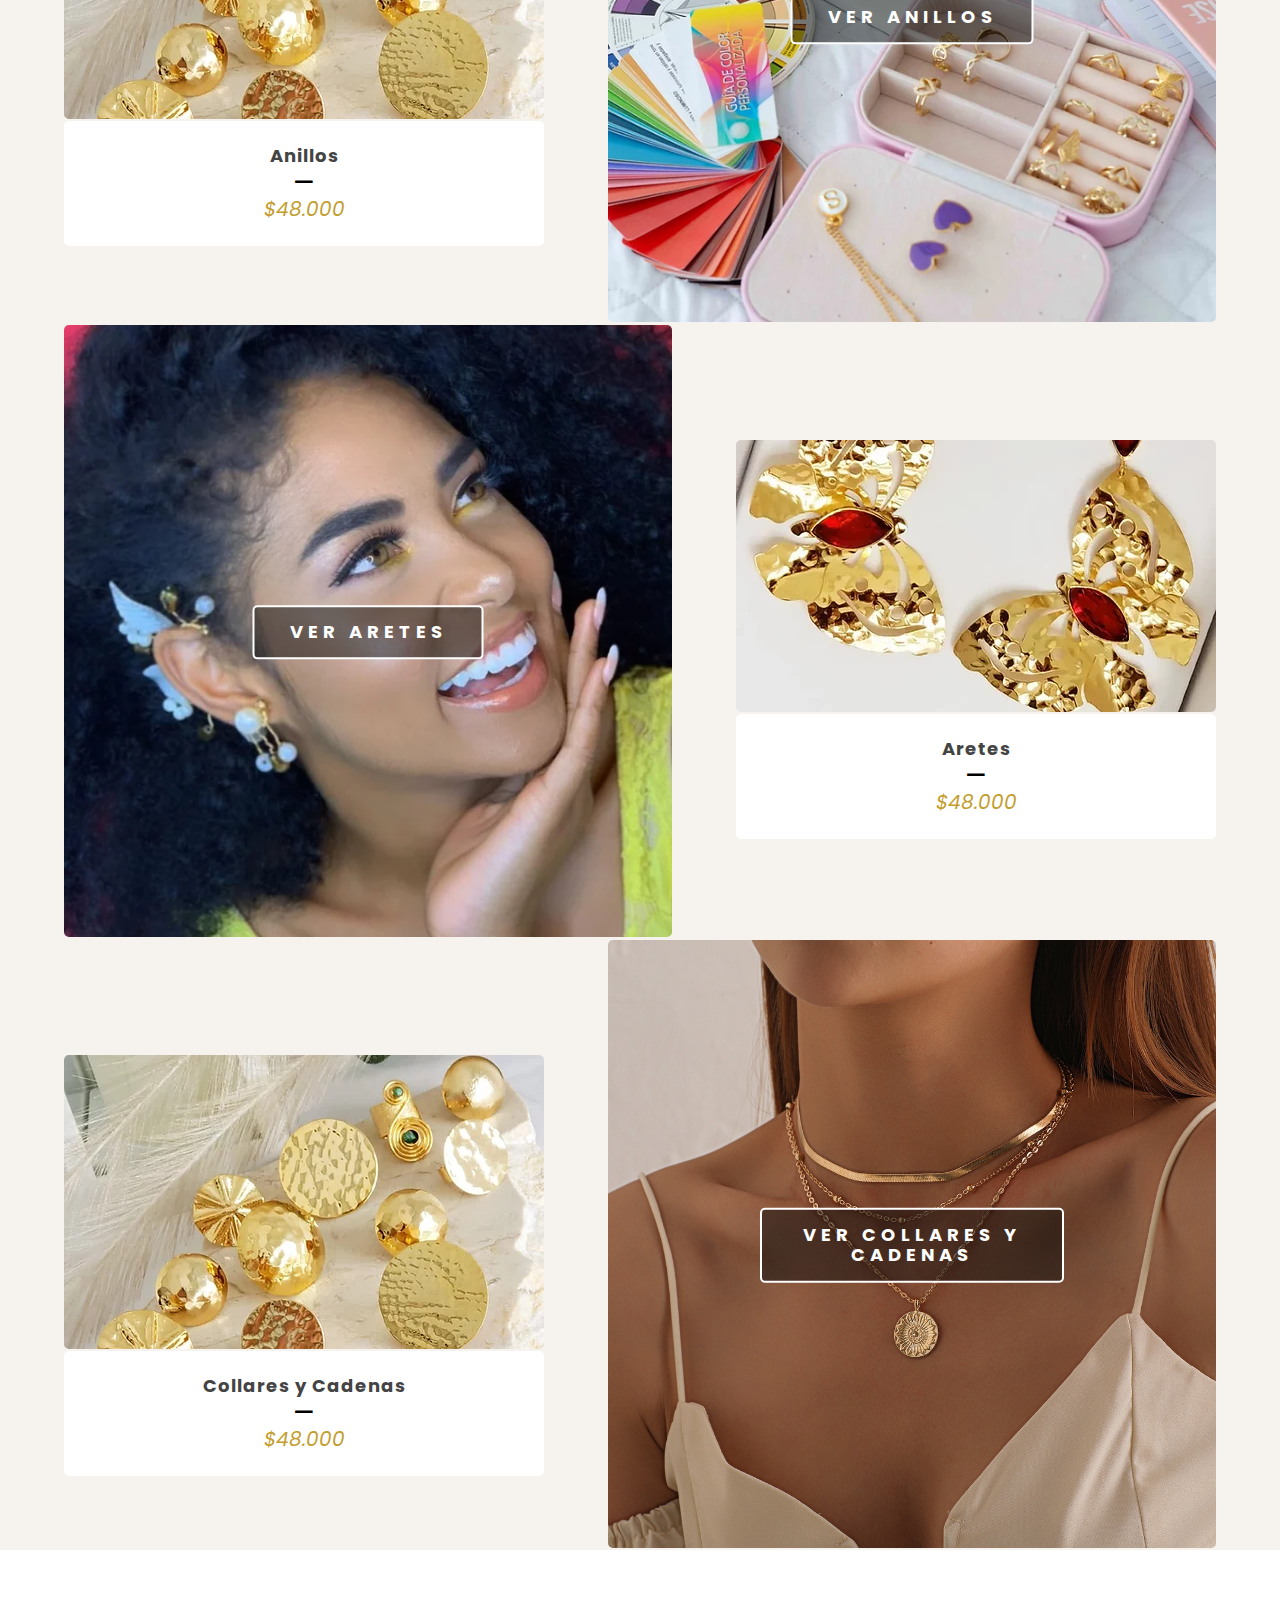
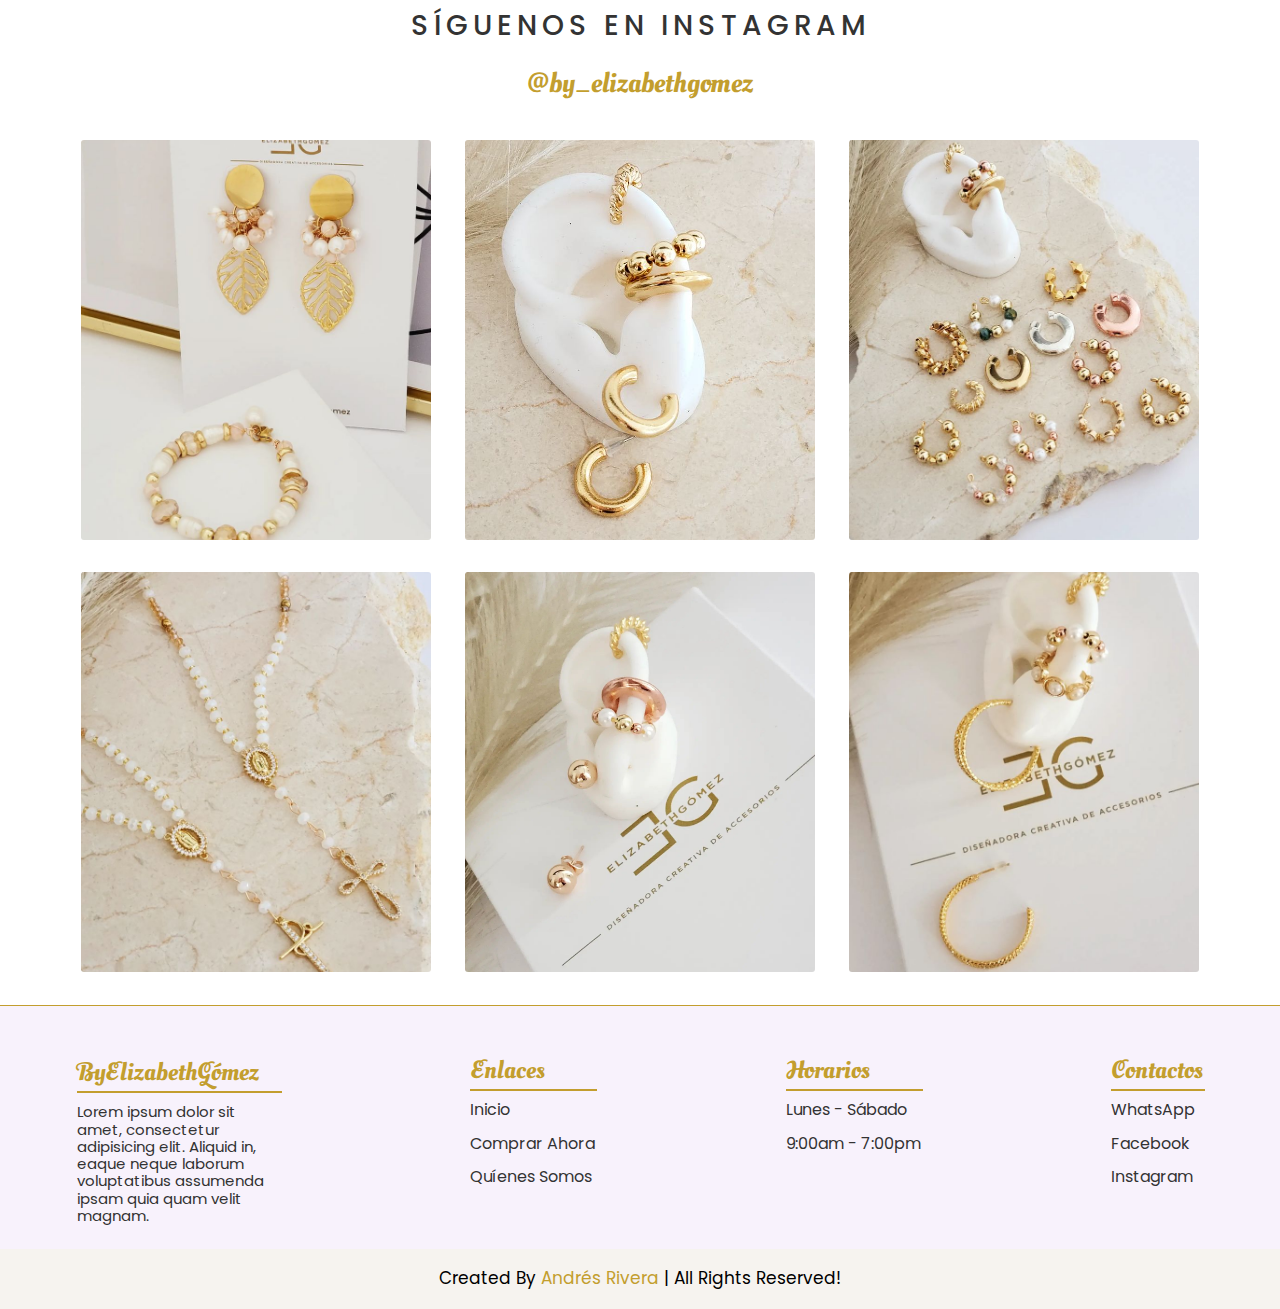
==== commit 63de3e48: "11111111111111" ====
--- a/index.html
+++ b/index.html
@@ -106,21 +106,21 @@
     <section class="seccion-datos-dos">
         <div class="color-container-dos">
             <div class="container-datos-dos">
-                <div id="imagen1" class="item-datos-dos jeje1">
+                <div class="item-datos-dos">
                     <figure>
                         <img src="img/1.png" alt="">
                     </figure>
                     <h2> <span>Diseños</span> <br> Exclusivos <br> <br> <a href="diseños-exclusivos.html">Ver más</a></h2>
                 </div>
 
-                <div id="imagen2" class="item-datos-dos jeje2">
+                <div class="item-datos-dos">
                     <figure>
                         <img src="img/2.png" alt="">
                     </figure>
                     <h2><span>Accesorios</span> <br> hechos a mano <br> <br> <a href="hechos-a-mano.html">Ver más</a></h2>
                 </div>
 
-                <div id="imagen3" class="item-datos-dos jeje3">
+                <div class="item-datos-dos">
                     <figure>
                         <img src="img/3.png" alt="">
                     </figure>
@@ -495,7 +495,6 @@
     <script src="https://cdn.jsdelivr.net/npm/swiper/swiper-bundle.min.js"></script>
     <script src="https://unpkg.com/swiper@7/swiper-bundle.min.js"></script>
     <script src="js/lightbox.js"></script>
-    <script src="js/animation.js"></script>
     <script src="js/script.js"></script>
 </body>
 </html>--- a/css/style.css
+++ b/css/style.css
@@ -180,9 +180,6 @@
 .seccion-datos-dos .color-container-dos .container-datos-dos .item-datos-dos {
   position: relative;
   margin-bottom: 3.5rem;
-  opacity: 0;
-  transform: scale(0.9);
-  transition: 0.5s ease-in-out all;
 }
 .seccion-datos-dos .color-container-dos .container-datos-dos .item-datos-dos img {
   height: 395px;
@@ -228,10 +225,6 @@
 .seccion-datos-dos .color-container-dos .container-datos-dos .item-datos-dos h2 a:hover {
   color: #C39E2E;
   font-size: 1.6rem;
-}
-.seccion-datos-dos .color-container-dos .container-datos-dos .item-datos-dos.visible {
-  opacity: 1;
-  transform: scale(1);
 }
 
 .swiper2 {
